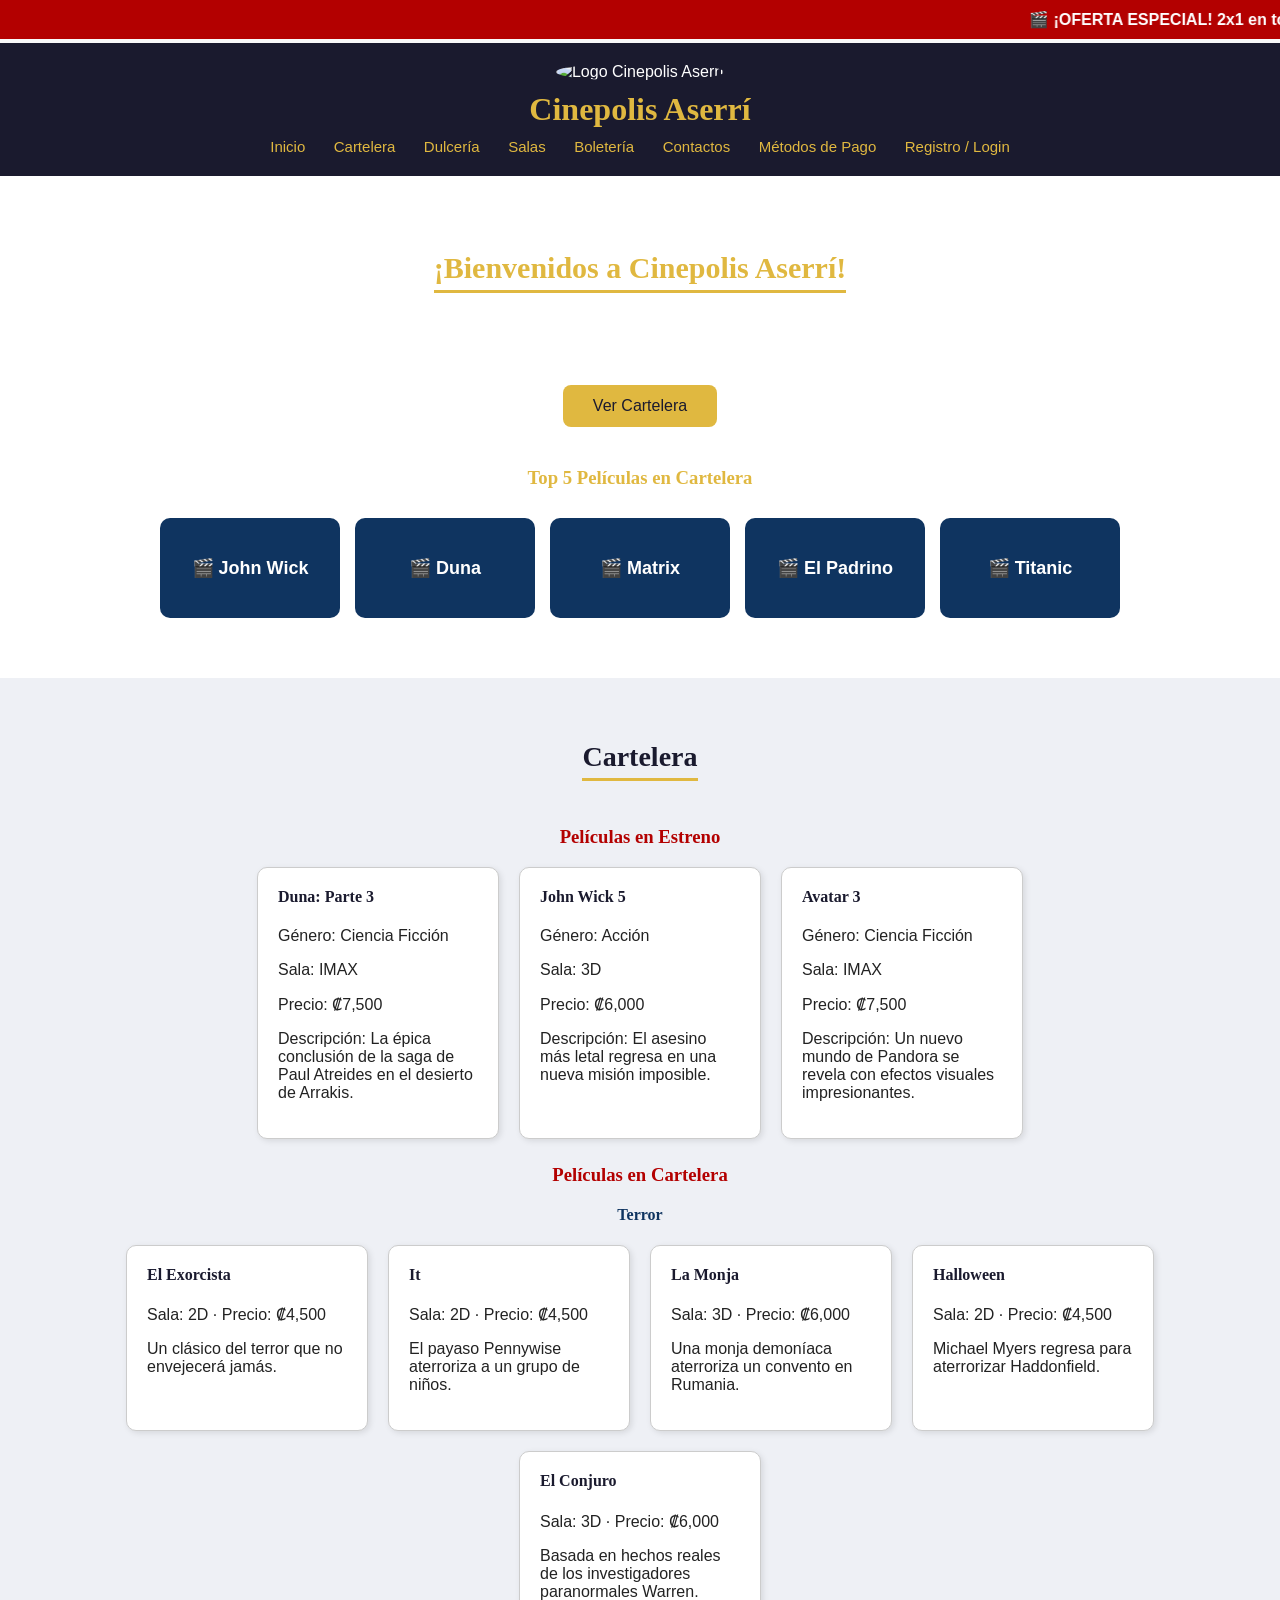
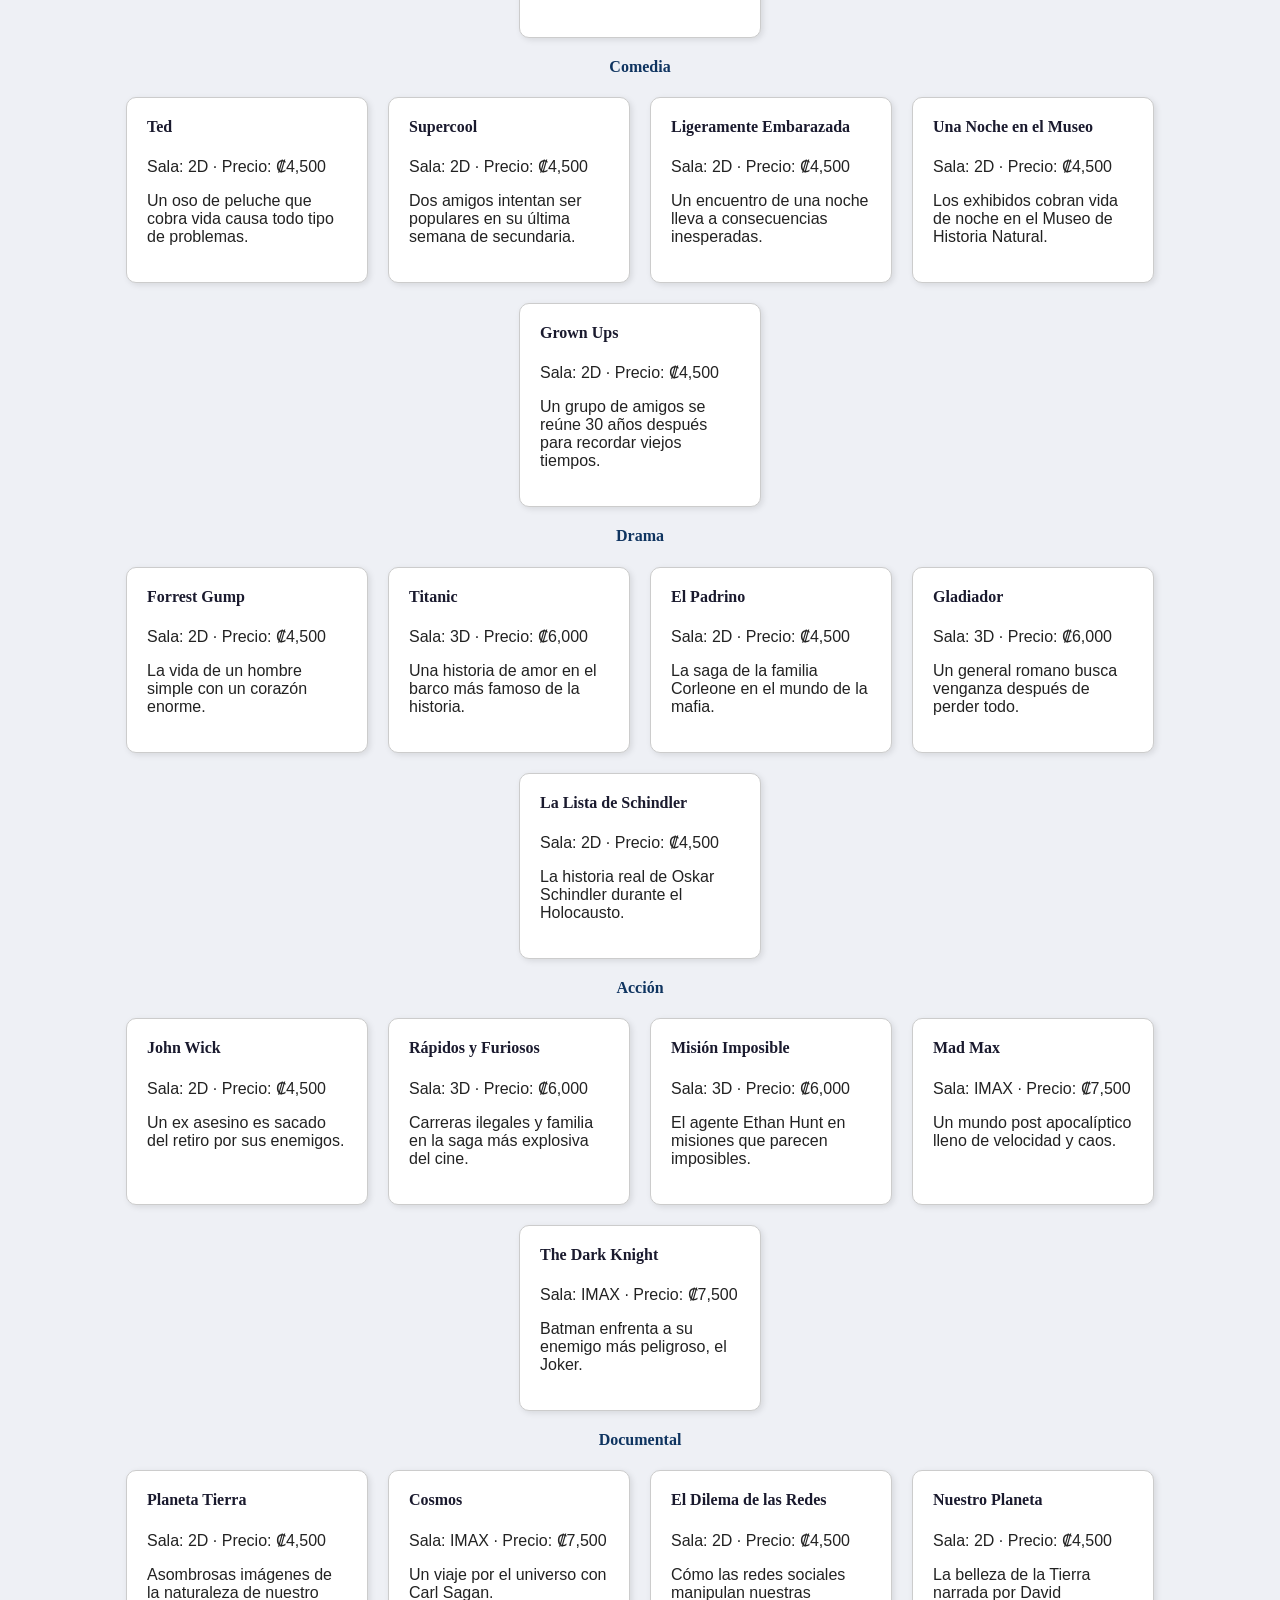
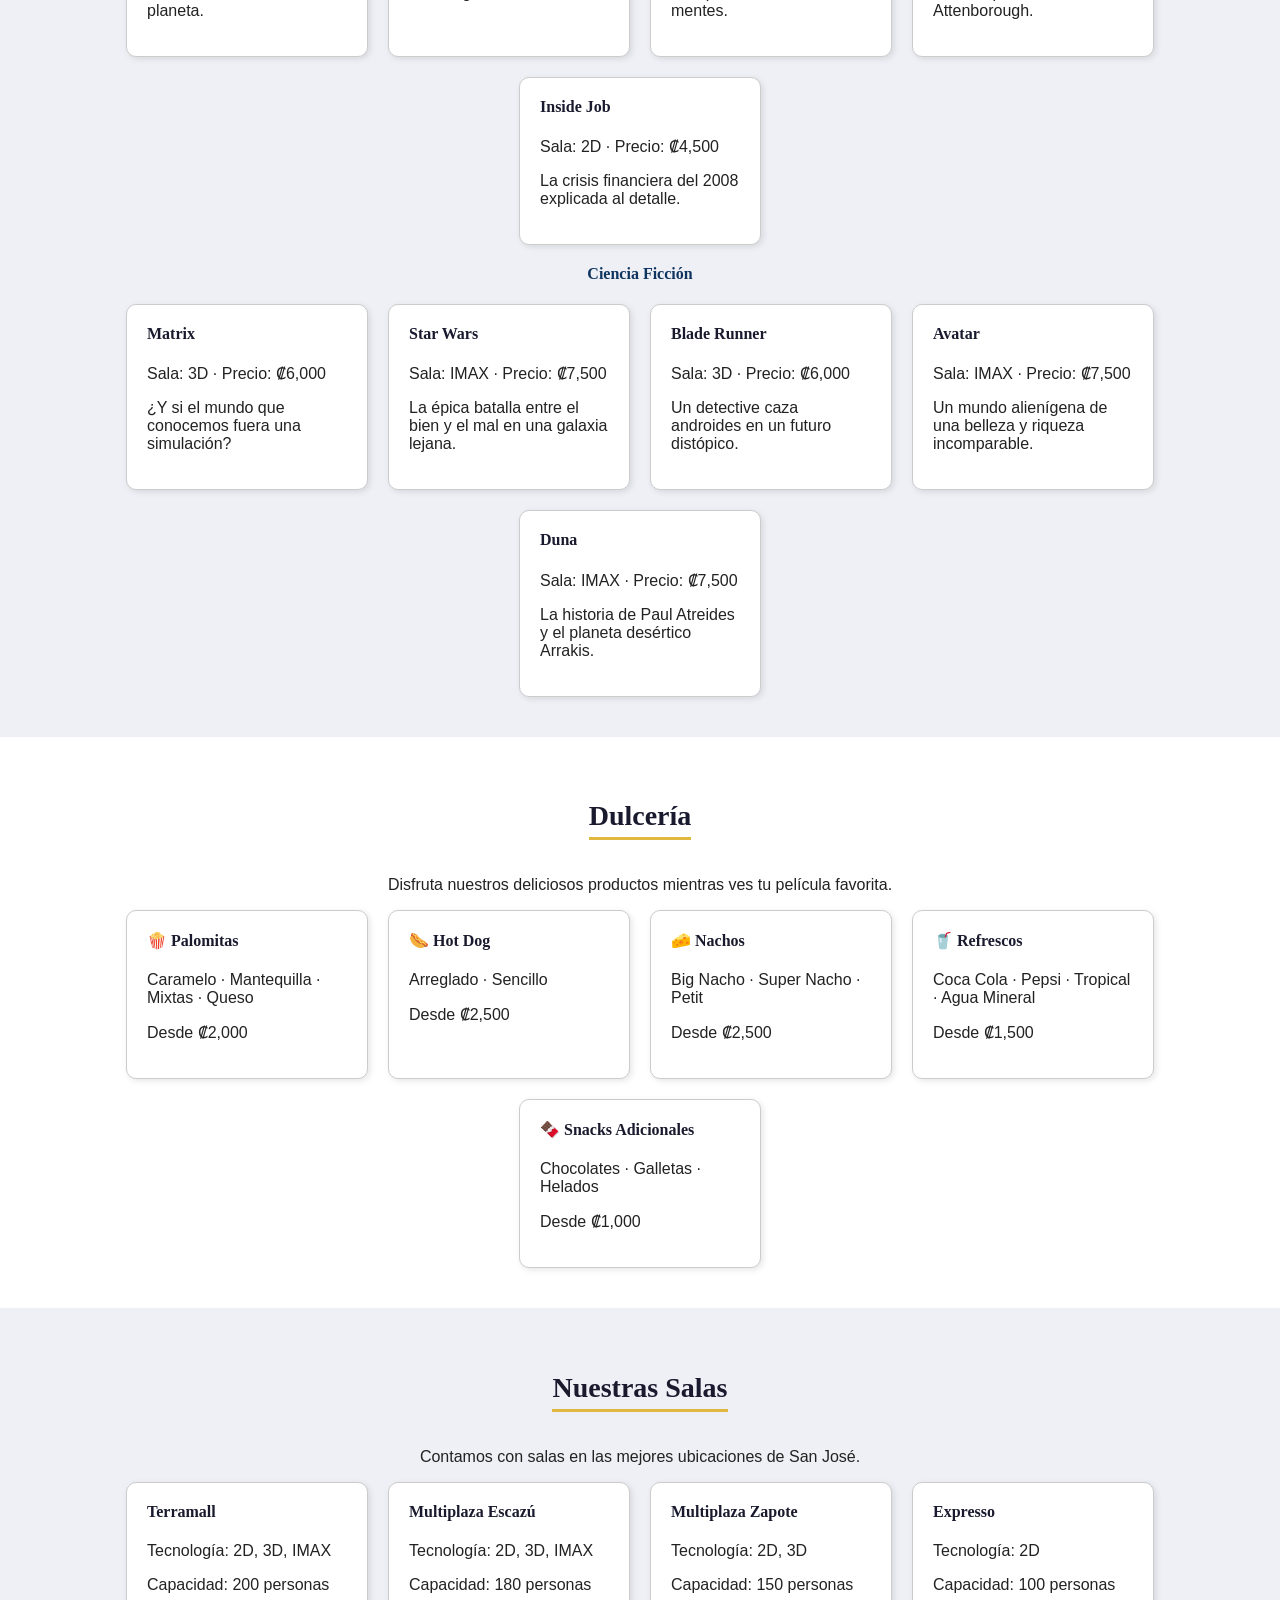
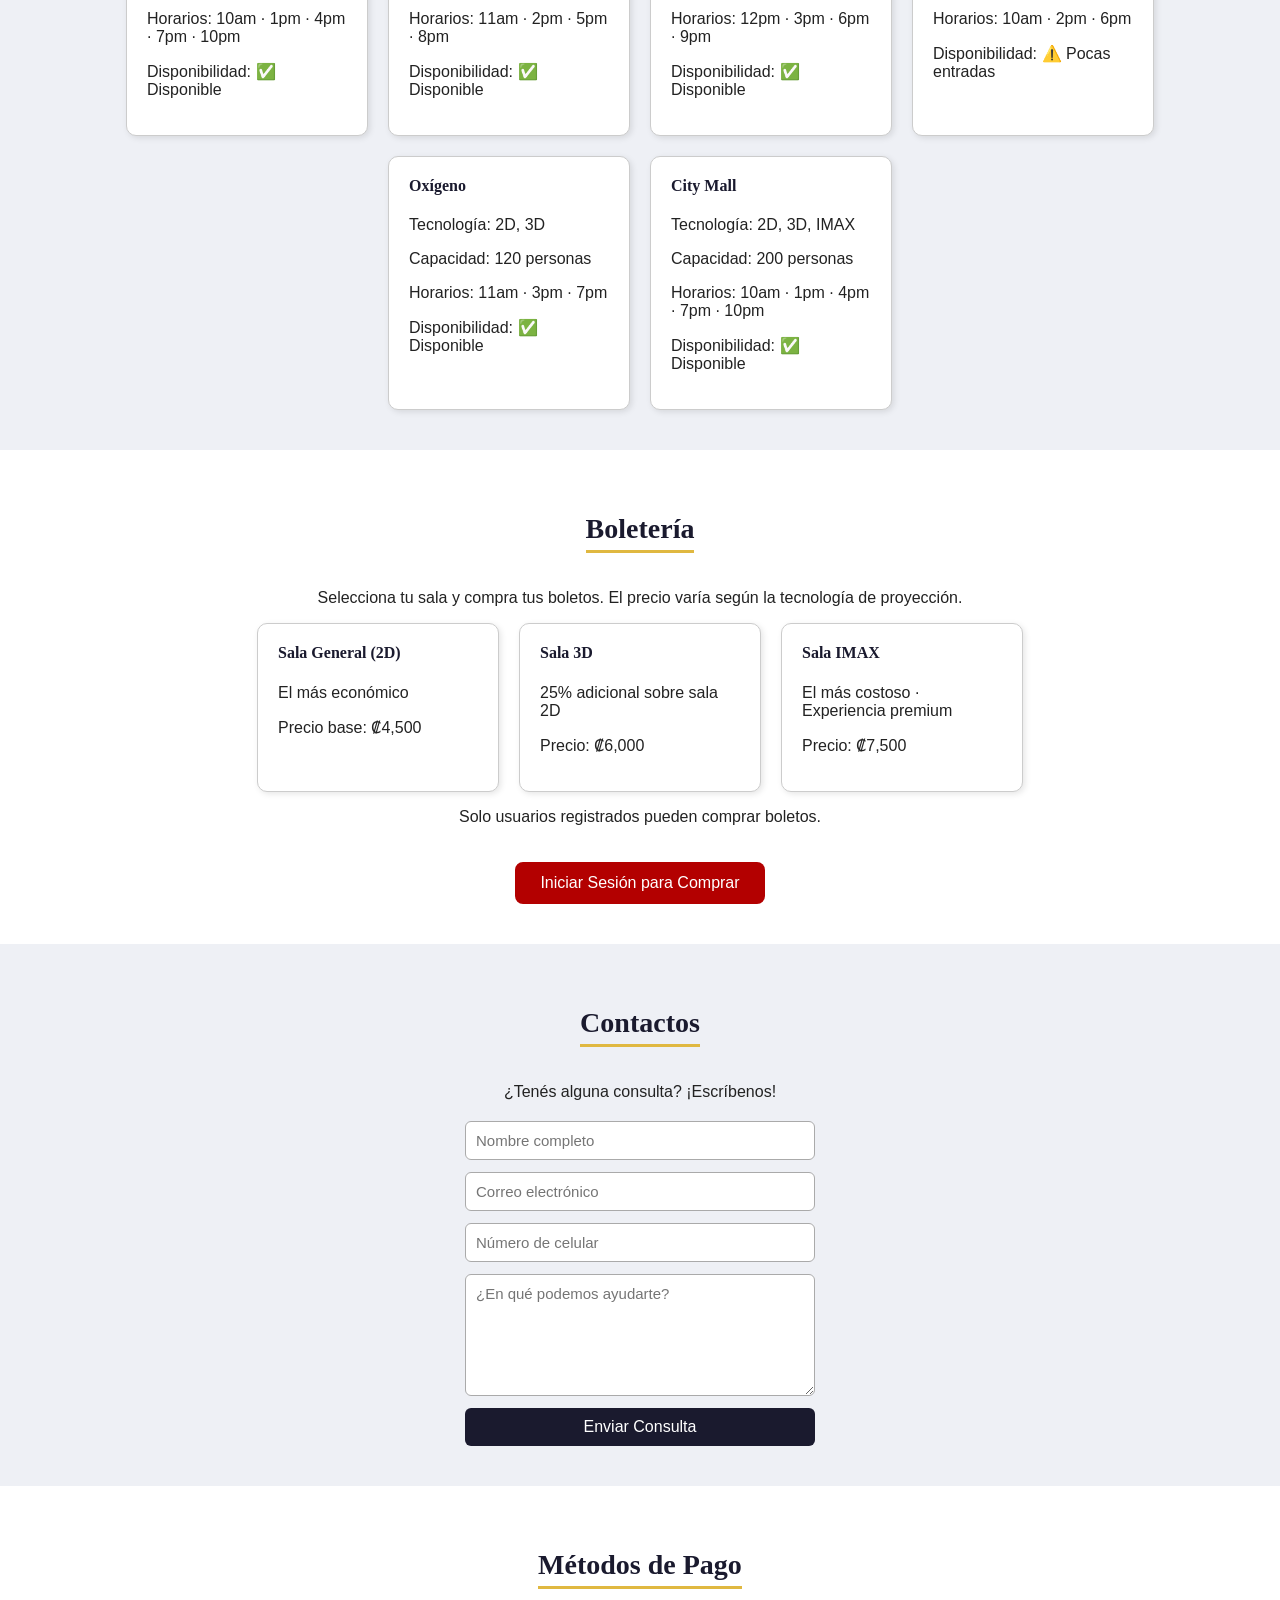
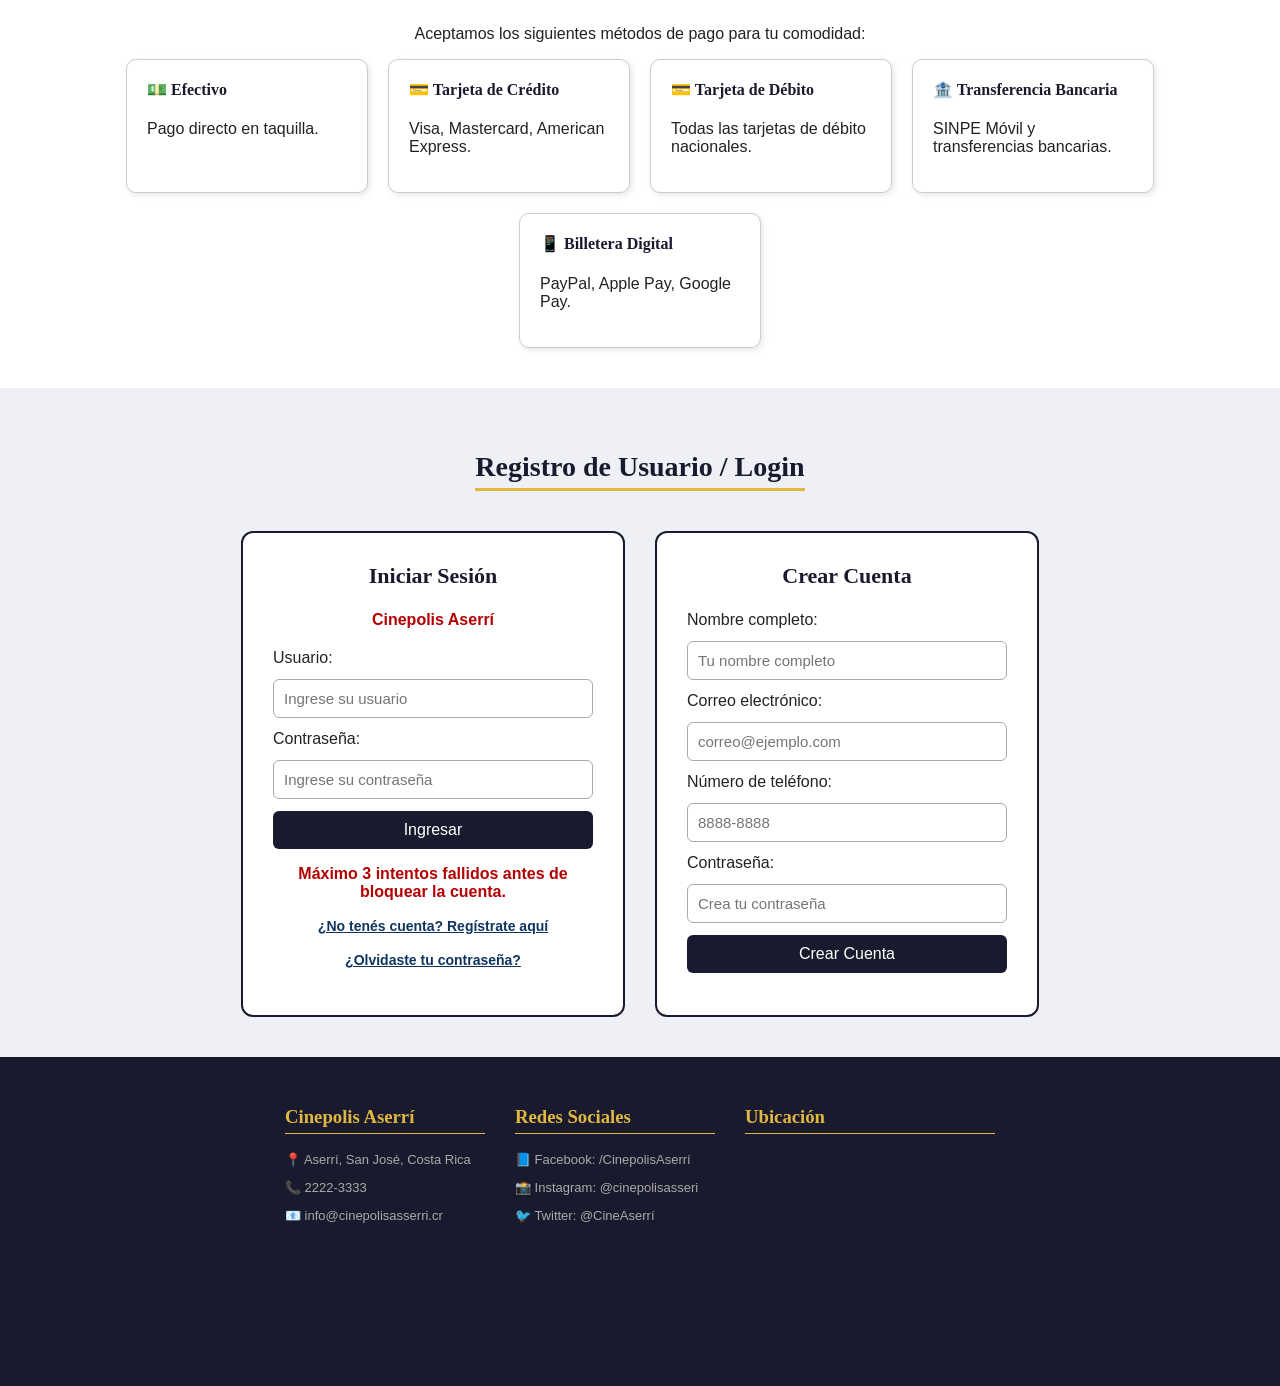
==== index.html @ afaaa5ea "Add files via upload" ====
<!DOCTYPE html>
<html lang="es">

<head>
   <meta charset="UTF-8">
   <meta name="viewport" content="width=device-width, initial-scale=1.0">
   <title>Cinepolis Aserrí</title>
   <link rel="stylesheet" href="style.css">
</head>

<body>

   <!-- MARQUESINA -->
   <marquee behavior="scroll" direction="left" scrollamount="8">
      🎬 ¡OFERTA ESPECIAL! 2x1 en todas las funciones esta semana · Película en estreno: DUNA PARTE 3 · ¡No te la pierdas! 🍿
   </marquee>

   <!-- HEADER / NAV -->
   <header>
      <img src="logo.png" alt="Logo Cinepolis Aserrí" class="logo">
      <h1>Cinepolis Aserrí</h1>
      <nav>
         <a href="#inicio">Inicio</a>
         <a href="#cartelera">Cartelera</a>
         <a href="#dulceria">Dulcería</a>
         <a href="#salas">Salas</a>
         <a href="#boleteria">Boletería</a>
         <a href="#contactos">Contactos</a>
         <a href="#mdp">Métodos de Pago</a>
         <a href="#login">Registro / Login</a>
      </nav>
   </header>

   <main>

      <!-- INICIO / HERO -->
      <section id="inicio" class="hero">
         <h2>¡Bienvenidos a Cinepolis Aserrí!</h2>
         <p>Vive la mejor experiencia cinematográfica con las películas más emocionantes del momento.</p>
         <button onclick="location.href='#cartelera'">Ver Cartelera</button>

         <!-- CARRUSEL TOP 5 -->
         <h3>Top 5 Películas en Cartelera</h3>
         <div class="carrusel">
            <div class="carrusel-item">
               <p>🎬 John Wick</p>
            </div>
            <div class="carrusel-item">
               <p>🎬 Duna</p>
            </div>
            <div class="carrusel-item">
               <p>🎬 Matrix</p>
            </div>
            <div class="carrusel-item">
               <p>🎬 El Padrino</p>
            </div>
            <div class="carrusel-item">
               <p>🎬 Titanic</p>
            </div>
         </div>
      </section>

      <!-- CARTELERA -->
      <section id="cartelera">
         <h2>Cartelera</h2>

         <h3>Películas en Estreno</h3>
         <div class="cards">
            <div class="card">
               <h4>Duna: Parte 3</h4>
               <p>Género: Ciencia Ficción</p>
               <p>Sala: IMAX</p>
               <p>Precio: ₡7,500</p>
               <p>Descripción: La épica conclusión de la saga de Paul Atreides en el desierto de Arrakis.</p>
            </div>
            <div class="card">
               <h4>John Wick 5</h4>
               <p>Género: Acción</p>
               <p>Sala: 3D</p>
               <p>Precio: ₡6,000</p>
               <p>Descripción: El asesino más letal regresa en una nueva misión imposible.</p>
            </div>
            <div class="card">
               <h4>Avatar 3</h4>
               <p>Género: Ciencia Ficción</p>
               <p>Sala: IMAX</p>
               <p>Precio: ₡7,500</p>
               <p>Descripción: Un nuevo mundo de Pandora se revela con efectos visuales impresionantes.</p>
            </div>
         </div>

         <h3>Películas en Cartelera</h3>

         <h4>Terror</h4>
         <div class="cards">
            <div class="card">
               <h4>El Exorcista</h4>
               <p>Sala: 2D · Precio: ₡4,500</p>
               <p>Un clásico del terror que no envejecerá jamás.</p>
            </div>
            <div class="card">
               <h4>It</h4>
               <p>Sala: 2D · Precio: ₡4,500</p>
               <p>El payaso Pennywise aterroriza a un grupo de niños.</p>
            </div>
            <div class="card">
               <h4>La Monja</h4>
               <p>Sala: 3D · Precio: ₡6,000</p>
               <p>Una monja demoníaca aterroriza un convento en Rumania.</p>
            </div>
            <div class="card">
               <h4>Halloween</h4>
               <p>Sala: 2D · Precio: ₡4,500</p>
               <p>Michael Myers regresa para aterrorizar Haddonfield.</p>
            </div>
            <div class="card">
               <h4>El Conjuro</h4>
               <p>Sala: 3D · Precio: ₡6,000</p>
               <p>Basada en hechos reales de los investigadores paranormales Warren.</p>
            </div>
         </div>

         <h4>Comedia</h4>
         <div class="cards">
            <div class="card">
               <h4>Ted</h4>
               <p>Sala: 2D · Precio: ₡4,500</p>
               <p>Un oso de peluche que cobra vida causa todo tipo de problemas.</p>
            </div>
            <div class="card">
               <h4>Supercool</h4>
               <p>Sala: 2D · Precio: ₡4,500</p>
               <p>Dos amigos intentan ser populares en su última semana de secundaria.</p>
            </div>
            <div class="card">
               <h4>Ligeramente Embarazada</h4>
               <p>Sala: 2D · Precio: ₡4,500</p>
               <p>Un encuentro de una noche lleva a consecuencias inesperadas.</p>
            </div>
            <div class="card">
               <h4>Una Noche en el Museo</h4>
               <p>Sala: 2D · Precio: ₡4,500</p>
               <p>Los exhibidos cobran vida de noche en el Museo de Historia Natural.</p>
            </div>
            <div class="card">
               <h4>Grown Ups</h4>
               <p>Sala: 2D · Precio: ₡4,500</p>
               <p>Un grupo de amigos se reúne 30 años después para recordar viejos tiempos.</p>
            </div>
         </div>

         <h4>Drama</h4>
         <div class="cards">
            <div class="card">
               <h4>Forrest Gump</h4>
               <p>Sala: 2D · Precio: ₡4,500</p>
               <p>La vida de un hombre simple con un corazón enorme.</p>
            </div>
            <div class="card">
               <h4>Titanic</h4>
               <p>Sala: 3D · Precio: ₡6,000</p>
               <p>Una historia de amor en el barco más famoso de la historia.</p>
            </div>
            <div class="card">
               <h4>El Padrino</h4>
               <p>Sala: 2D · Precio: ₡4,500</p>
               <p>La saga de la familia Corleone en el mundo de la mafia.</p>
            </div>
            <div class="card">
               <h4>Gladiador</h4>
               <p>Sala: 3D · Precio: ₡6,000</p>
               <p>Un general romano busca venganza después de perder todo.</p>
            </div>
            <div class="card">
               <h4>La Lista de Schindler</h4>
               <p>Sala: 2D · Precio: ₡4,500</p>
               <p>La historia real de Oskar Schindler durante el Holocausto.</p>
            </div>
         </div>

         <h4>Acción</h4>
         <div class="cards">
            <div class="card">
               <h4>John Wick</h4>
               <p>Sala: 2D · Precio: ₡4,500</p>
               <p>Un ex asesino es sacado del retiro por sus enemigos.</p>
            </div>
            <div class="card">
               <h4>Rápidos y Furiosos</h4>
               <p>Sala: 3D · Precio: ₡6,000</p>
               <p>Carreras ilegales y familia en la saga más explosiva del cine.</p>
            </div>
            <div class="card">
               <h4>Misión Imposible</h4>
               <p>Sala: 3D · Precio: ₡6,000</p>
               <p>El agente Ethan Hunt en misiones que parecen imposibles.</p>
            </div>
            <div class="card">
               <h4>Mad Max</h4>
               <p>Sala: IMAX · Precio: ₡7,500</p>
               <p>Un mundo post apocalíptico lleno de velocidad y caos.</p>
            </div>
            <div class="card">
               <h4>The Dark Knight</h4>
               <p>Sala: IMAX · Precio: ₡7,500</p>
               <p>Batman enfrenta a su enemigo más peligroso, el Joker.</p>
            </div>
         </div>

         <h4>Documental</h4>
         <div class="cards">
            <div class="card">
               <h4>Planeta Tierra</h4>
               <p>Sala: 2D · Precio: ₡4,500</p>
               <p>Asombrosas imágenes de la naturaleza de nuestro planeta.</p>
            </div>
            <div class="card">
               <h4>Cosmos</h4>
               <p>Sala: IMAX · Precio: ₡7,500</p>
               <p>Un viaje por el universo con Carl Sagan.</p>
            </div>
            <div class="card">
               <h4>El Dilema de las Redes</h4>
               <p>Sala: 2D · Precio: ₡4,500</p>
               <p>Cómo las redes sociales manipulan nuestras mentes.</p>
            </div>
            <div class="card">
               <h4>Nuestro Planeta</h4>
               <p>Sala: 2D · Precio: ₡4,500</p>
               <p>La belleza de la Tierra narrada por David Attenborough.</p>
            </div>
            <div class="card">
               <h4>Inside Job</h4>
               <p>Sala: 2D · Precio: ₡4,500</p>
               <p>La crisis financiera del 2008 explicada al detalle.</p>
            </div>
         </div>

         <h4>Ciencia Ficción</h4>
         <div class="cards">
            <div class="card">
               <h4>Matrix</h4>
               <p>Sala: 3D · Precio: ₡6,000</p>
               <p>¿Y si el mundo que conocemos fuera una simulación?</p>
            </div>
            <div class="card">
               <h4>Star Wars</h4>
               <p>Sala: IMAX · Precio: ₡7,500</p>
               <p>La épica batalla entre el bien y el mal en una galaxia lejana.</p>
            </div>
            <div class="card">
               <h4>Blade Runner</h4>
               <p>Sala: 3D · Precio: ₡6,000</p>
               <p>Un detective caza androides en un futuro distópico.</p>
            </div>
            <div class="card">
               <h4>Avatar</h4>
               <p>Sala: IMAX · Precio: ₡7,500</p>
               <p>Un mundo alienígena de una belleza y riqueza incomparable.</p>
            </div>
            <div class="card">
               <h4>Duna</h4>
               <p>Sala: IMAX · Precio: ₡7,500</p>
               <p>La historia de Paul Atreides y el planeta desértico Arrakis.</p>
            </div>
         </div>
      </section>

      <section id="dulceria">
         <h2>Dulcería</h2>
         <p>Disfruta nuestros deliciosos productos mientras ves tu película favorita.</p>

         <div class="cards">
            <div class="card">
               <h4>🍿 Palomitas</h4>
               <p>Caramelo · Mantequilla · Mixtas · Queso</p>
               <p>Desde ₡2,000</p>
            </div>
            <div class="card">
               <h4>🌭 Hot Dog</h4>
               <p>Arreglado · Sencillo</p>
               <p>Desde ₡2,500</p>
            </div>
            <div class="card">
               <h4>🧀 Nachos</h4>
               <p>Big Nacho · Super Nacho · Petit</p>
               <p>Desde ₡2,500</p>
            </div>
            <div class="card">
               <h4>🥤 Refrescos</h4>
               <p>Coca Cola · Pepsi · Tropical · Agua Mineral</p>
               <p>Desde ₡1,500</p>
            </div>
            <div class="card">
               <h4>🍫 Snacks Adicionales</h4>
               <p>Chocolates · Galletas · Helados</p>
               <p>Desde ₡1,000</p>
            </div>
         </div>
      </section>

      <section id="salas">
         <h2>Nuestras Salas</h2>
         <p>Contamos con salas en las mejores ubicaciones de San José.</p>

         <div class="cards">
            <div class="card">
               <h4>Terramall</h4>
               <p>Tecnología: 2D, 3D, IMAX</p>
               <p>Capacidad: 200 personas</p>
               <p>Horarios: 10am · 1pm · 4pm · 7pm · 10pm</p>
               <p>Disponibilidad: ✅ Disponible</p>
            </div>
            <div class="card">
               <h4>Multiplaza Escazú</h4>
               <p>Tecnología: 2D, 3D, IMAX</p>
               <p>Capacidad: 180 personas</p>
               <p>Horarios: 11am · 2pm · 5pm · 8pm</p>
               <p>Disponibilidad: ✅ Disponible</p>
            </div>
            <div class="card">
               <h4>Multiplaza Zapote</h4>
               <p>Tecnología: 2D, 3D</p>
               <p>Capacidad: 150 personas</p>
               <p>Horarios: 12pm · 3pm · 6pm · 9pm</p>
               <p>Disponibilidad: ✅ Disponible</p>
            </div>
            <div class="card">
               <h4>Expresso</h4>
               <p>Tecnología: 2D</p>
               <p>Capacidad: 100 personas</p>
               <p>Horarios: 10am · 2pm · 6pm</p>
               <p>Disponibilidad: ⚠️ Pocas entradas</p>
            </div>
            <div class="card">
               <h4>Oxígeno</h4>
               <p>Tecnología: 2D, 3D</p>
               <p>Capacidad: 120 personas</p>
               <p>Horarios: 11am · 3pm · 7pm</p>
               <p>Disponibilidad: ✅ Disponible</p>
            </div>
            <div class="card">
               <h4>City Mall</h4>
               <p>Tecnología: 2D, 3D, IMAX</p>
               <p>Capacidad: 200 personas</p>
               <p>Horarios: 10am · 1pm · 4pm · 7pm · 10pm</p>
               <p>Disponibilidad: ✅ Disponible</p>
            </div>
         </div>
      </section>

      <section id="boleteria">
         <h2>Boletería</h2>
         <p>Selecciona tu sala y compra tus boletos. El precio varía según la tecnología de proyección.</p>

         <div class="cards">
            <div class="card">
               <h4>Sala General (2D)</h4>
               <p>El más económico</p>
               <p>Precio base: ₡4,500</p>
            </div>
            <div class="card">
               <h4>Sala 3D</h4>
               <p>25% adicional sobre sala 2D</p>
               <p>Precio: ₡6,000</p>
            </div>
            <div class="card">
               <h4>Sala IMAX</h4>
               <p>El más costoso · Experiencia premium</p>
               <p>Precio: ₡7,500</p>
            </div>
         </div>

         <p>Solo usuarios registrados pueden comprar boletos.</p>
         <button onclick="location.href='#login'">Iniciar Sesión para Comprar</button>
      </section>

      <!-- CONTACTOS -->
      <section id="contactos">
         <h2>Contactos</h2>
         <p>¿Tenés alguna consulta? ¡Escríbenos!</p>

         <form>
            <input type="text" placeholder="Nombre completo" required>
            <input type="email" placeholder="Correo electrónico" required>
            <input type="tel" placeholder="Número de celular">
            <textarea placeholder="¿En qué podemos ayudarte?"></textarea>
            <button type="submit">Enviar Consulta</button>
         </form>
      </section>

      <section id="mdp">
         <h2>Métodos de Pago</h2>
         <p>Aceptamos los siguientes métodos de pago para tu comodidad:</p>

         <div class="cards">
            <div class="card">
               <h4>💵 Efectivo</h4>
               <p>Pago directo en taquilla.</p>
            </div>
            <div class="card">
               <h4>💳 Tarjeta de Crédito</h4>
               <p>Visa, Mastercard, American Express.</p>
            </div>
            <div class="card">
               <h4>💳 Tarjeta de Débito</h4>
               <p>Todas las tarjetas de débito nacionales.</p>
            </div>
            <div class="card">
               <h4>🏦 Transferencia Bancaria</h4>
               <p>SINPE Móvil y transferencias bancarias.</p>
            </div>
            <div class="card">
               <h4>📱 Billetera Digital</h4>
               <p>PayPal, Apple Pay, Google Pay.</p>
            </div>
         </div>
      </section>

      <!-- LOGIN / REGISTRO -->
      <section id="login">
         <h2>Registro de Usuario / Login</h2>

         <div class="login-contenedor">

          
            <div class="login-box">
               <h3>Iniciar Sesión</h3>
               <p>Cinepolis Aserrí</p>
               <form>
                  <label>Usuario:</label>
                  <input type="text" placeholder="Ingrese su usuario" required>
                  <label>Contraseña:</label>
                  <input type="password" placeholder="Ingrese su contraseña" required>
                  <button type="submit">Ingresar</button>
               </form>
               <p>Máximo 3 intentos fallidos antes de bloquear la cuenta.</p>
               <p><a href="#registro">¿No tenés cuenta? Regístrate aquí</a></p>
               <p><a href="#recuperar">¿Olvidaste tu contraseña?</a></p>
            </div>

            <!-- FORMULARIO REGISTRO -->
            <div class="login-box" id="registro">
               <h3>Crear Cuenta</h3>
               <form>
                  <label>Nombre completo:</label>
                  <input type="text" placeholder="Tu nombre completo" required>
                  <label>Correo electrónico:</label>
                  <input type="email" placeholder="correo@ejemplo.com" required>
                  <label>Número de teléfono:</label>
                  <input type="tel" placeholder="8888-8888">
                  <label>Contraseña:</label>
                  <input type="password" placeholder="Crea tu contraseña" required>
                  <button type="submit">Crear Cuenta</button>
               </form>
            </div>

         </div>
      </section>

   </main>

   <footer>
      <div class="footer-contenido">

         <div class="footer-col">
            <h3>Cinepolis Aserrí</h3>
            <p>📍 Aserrí, San José, Costa Rica</p>
            <p>📞 2222-3333</p>
            <p>📧 info@cinepolisasserri.cr</p>
         </div>

         <div class="footer-col">
            <h3>Redes Sociales</h3>
            <p>📘 Facebook: /CinepolisAserrí</p>
            <p>📸 Instagram: @cinepolisasseri</p>
            <p>🐦 Twitter: @CineAserrí</p>
         </div>

         <div class="footer-col">
            <h3>Ubicación</h3>
            <iframe
               src="https://www.google.com/maps/embed?pb=!1m18!1m12!1m3!1d982.7126404531645!2d-84.09303051023882!3d9.862902170658433!2m3!1f0!2f0!3f0!3m2!1i1024!2i768!4f13.1!3m3!1m2!1s0x8fa0fd568409dbc9%3A0x274a381c4aa61b9b!2zQXNlcnLDrSwgU2FuIEpvc8OpLCBBc2VycsOt!5e0!3m2!1ses-419!2scr!4v1777245630302!5m2!1ses-419!2scr"
               width="250" height="180" style="border:0;" allowfullscreen="" loading="lazy"
            </iframe>
         </div>

      </div>

      <hr>
      <p>© 2026 Cinepolis Aserrí · Todos los derechos reservados</p>
   </footer>

</body>

</html>
---- style.css ----
body {
   font-family: Arial, sans-serif;
   margin: 0;
   padding: 0;
   background-color: #f9f9f9;
   color: #222;
}

h1, h2, h3, h4 {
   font-family: 'Times New Roman', Times, serif;
}

p, a, label, input, textarea, button {
   font-family: Arial, sans-serif;
}

marquee {
   background-color: #b30000;
   color: white;
   padding: 10px 0;
   font-size: 16px;
   font-weight: bold;
}

header {
   background-color: #1a1a2e;
   color: white;
   padding: 20px;
   text-align: center;
}

header .logo {
   width: 80px;
   height: 80px;
   border-radius: 50%;
}

header h1 {
   margin: 10px 0;
   font-size: 32px;
   color: #e0b840;
}

nav {
   margin-top: 10px;
}

nav a {
   color: #e0b840;
   margin: 0 12px;
   text-decoration: none;
   font-size: 15px;
}

nav a:hover {
   text-decoration: underline;
   color: white;
}

.hero {
   background-color: #16213e;
   color: white;
   text-align: center;
   padding: 50px 20px;
}

.hero h2 {
   font-size: 30px;
   color: #e0b840;
}

.hero p {
   font-size: 18px;
}

.hero button {
   background-color: #e0b840;
   color: #1a1a2e;
   padding: 12px 30px;
   border: none;
   border-radius: 8px;
   font-size: 16px;
   cursor: pointer;
   margin-top: 15px;
}

.hero button:hover {
   background-color: #c9a430;
}

/* ===== CARRUSEL ===== */
.hero h3 {
   margin-top: 40px;
   color: #e0b840;
}

.carrusel {
   display: flex;
   overflow-x: auto;
   gap: 15px;
   padding: 10px 20px;
   justify-content: center;
}

.carrusel-item {
   background-color: #0f3460;
   color: white;
   min-width: 180px;
   height: 100px;
   border-radius: 10px;
   display: flex;
   align-items: center;
   justify-content: center;
   font-size: 18px;
   font-weight: bold;
   flex-shrink: 0;
}

/* ===== SECCIONES ===== */
section {
   padding: 40px 30px;
   text-align: center;
}

section:nth-child(even) {
   background-color: #eef0f5;
}

section:nth-child(odd) {
   background-color: #ffffff;
}

section h2 {
   font-size: 28px;
   color: #1a1a2e;
   border-bottom: 3px solid #e0b840;
   display: inline-block;
   padding-bottom: 5px;
   margin-bottom: 20px;
}

section h3 {
   color: #b30000;
   margin-top: 25px;
}

section h4 {
   color: #0f3460;
   margin-top: 20px;
}

.cards {
   display: flex;
   flex-wrap: wrap;
   gap: 20px;
   justify-content: center;
   margin-top: 15px;
}

.card {
   background-color: white;
   border: 1px solid #ccc;
   border-radius: 10px;
   padding: 20px;
   width: 200px;
   text-align: left;
   box-shadow: 2px 2px 6px rgba(0, 0, 0, 0.1);
}

.card h4 {
   color: #1a1a2e;
   margin-top: 0;
}

#boleteria button {
   background-color: #b30000;
   color: white;
   padding: 12px 25px;
   border: none;
   border-radius: 8px;
   font-size: 16px;
   cursor: pointer;
   margin-top: 20px;
}

#boleteria button:hover {
   background-color: #8c0000;
}

form {
   display: flex;
   flex-direction: column;
   gap: 12px;
   max-width: 350px;
   margin: 20px auto 0 auto;
}

form input,
form textarea {
   padding: 10px;
   border: 1px solid #aaa;
   border-radius: 6px;
   font-size: 15px;
}

form textarea {
   height: 100px;
   resize: vertical;
}

form button {
   background-color: #1a1a2e;
   color: white;
   padding: 10px;
   border: none;
   border-radius: 6px;
   font-size: 16px;
   cursor: pointer;
}

form button:hover {
   background-color: #0f3460;
}

.login-contenedor {
   display: flex;
   gap: 30px;
   justify-content: center;
   flex-wrap: wrap;
   margin-top: 20px;
}

.login-box {
   background-color: white;
   border: 2px solid #1a1a2e;
   border-radius: 12px;
   padding: 30px;
   width: 320px;
   text-align: left;
}

.login-box h3 {
   text-align: center;
   color: #1a1a2e;
   font-size: 22px;
   margin-top: 0;
}

.login-box p {
   text-align: center;
   font-weight: bold;
   color: #b30000;
}

.login-box a {
   color: #0f3460;
   font-size: 14px;
}


footer {
   background-color: #1a1a2e;
   color: white;
   padding: 30px;
   text-align: center;
}

.footer-contenido {
   display: flex;
   gap: 30px;
   justify-content: center;
   flex-wrap: wrap;
   margin-bottom: 20px;
}

.footer-col {
   text-align: left;
   min-width: 200px;
}

.footer-col h3 {
   color: #e0b840;
   border-bottom: 1px solid #e0b840;
   padding-bottom: 5px;
}

footer hr {
   border-color: #444;
   margin: 20px 0;
}

footer p {
   font-size: 13px;
   color: #aaa;
}

footer iframe {
   border-radius: 8px;
}

@media (max-width: 768px) {
   nav a {
      display: block;
      margin: 5px 0;
   }

   .cards {
      flex-direction: column;
      align-items: center;
   }

   .card {
      width: 90%;
   }

   .login-contenedor {
      flex-direction: column;
      align-items: center;
   }

   .footer-contenido {
      flex-direction: column;
      align-items: center;
   }

   .carrusel {
      flex-direction: column;
      align-items: center;
   }
}
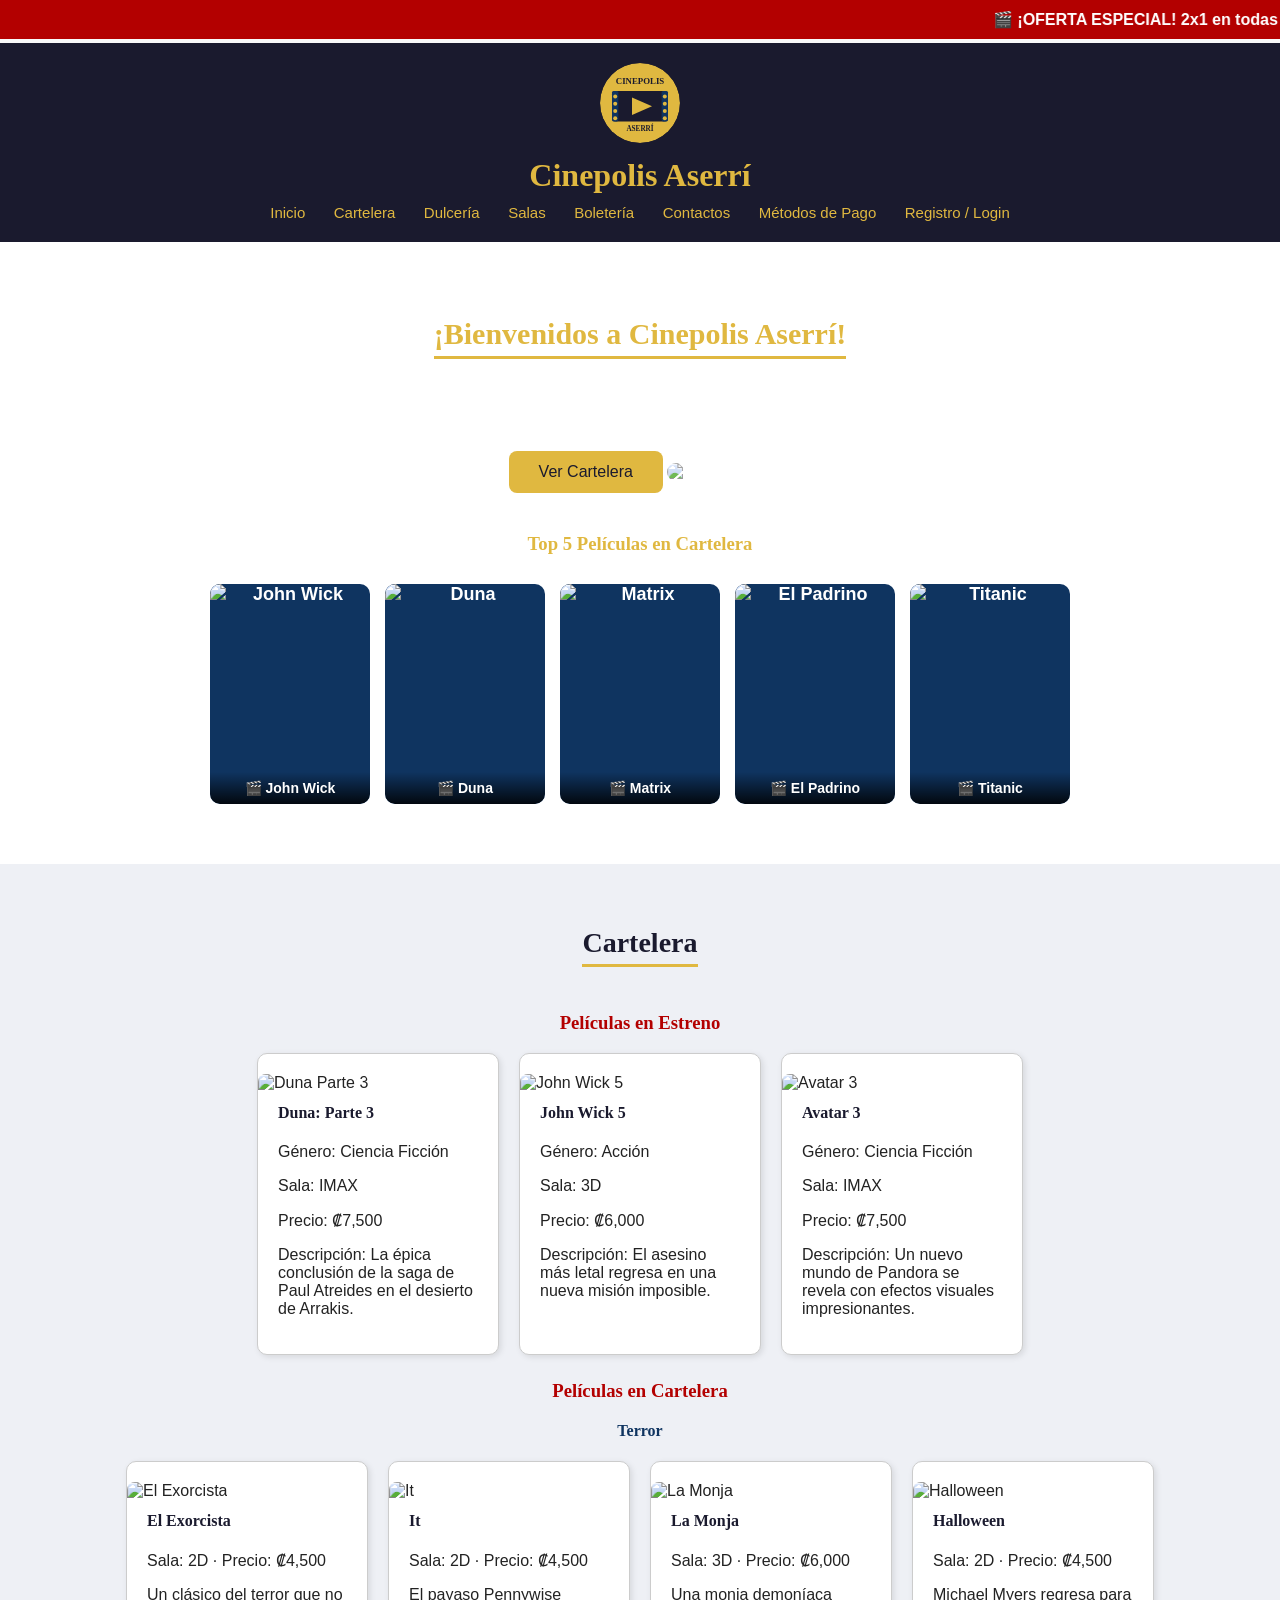
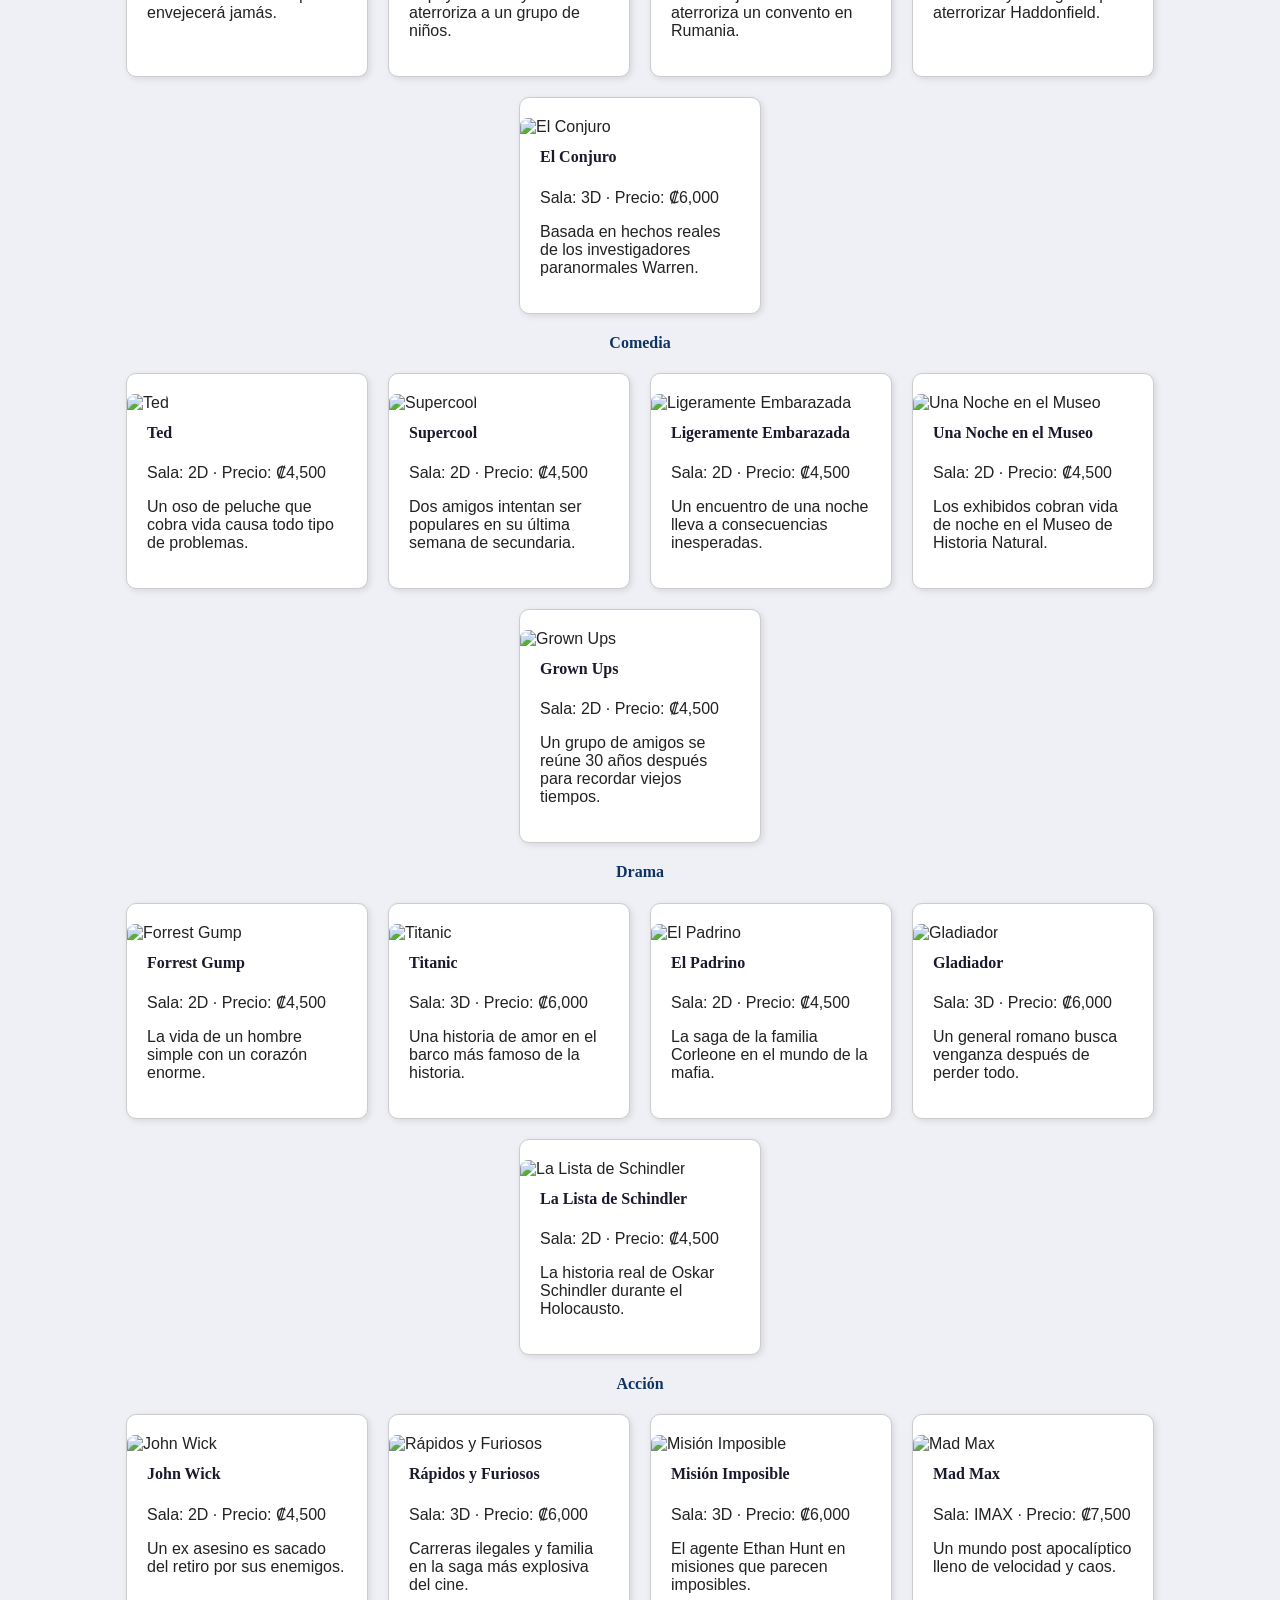
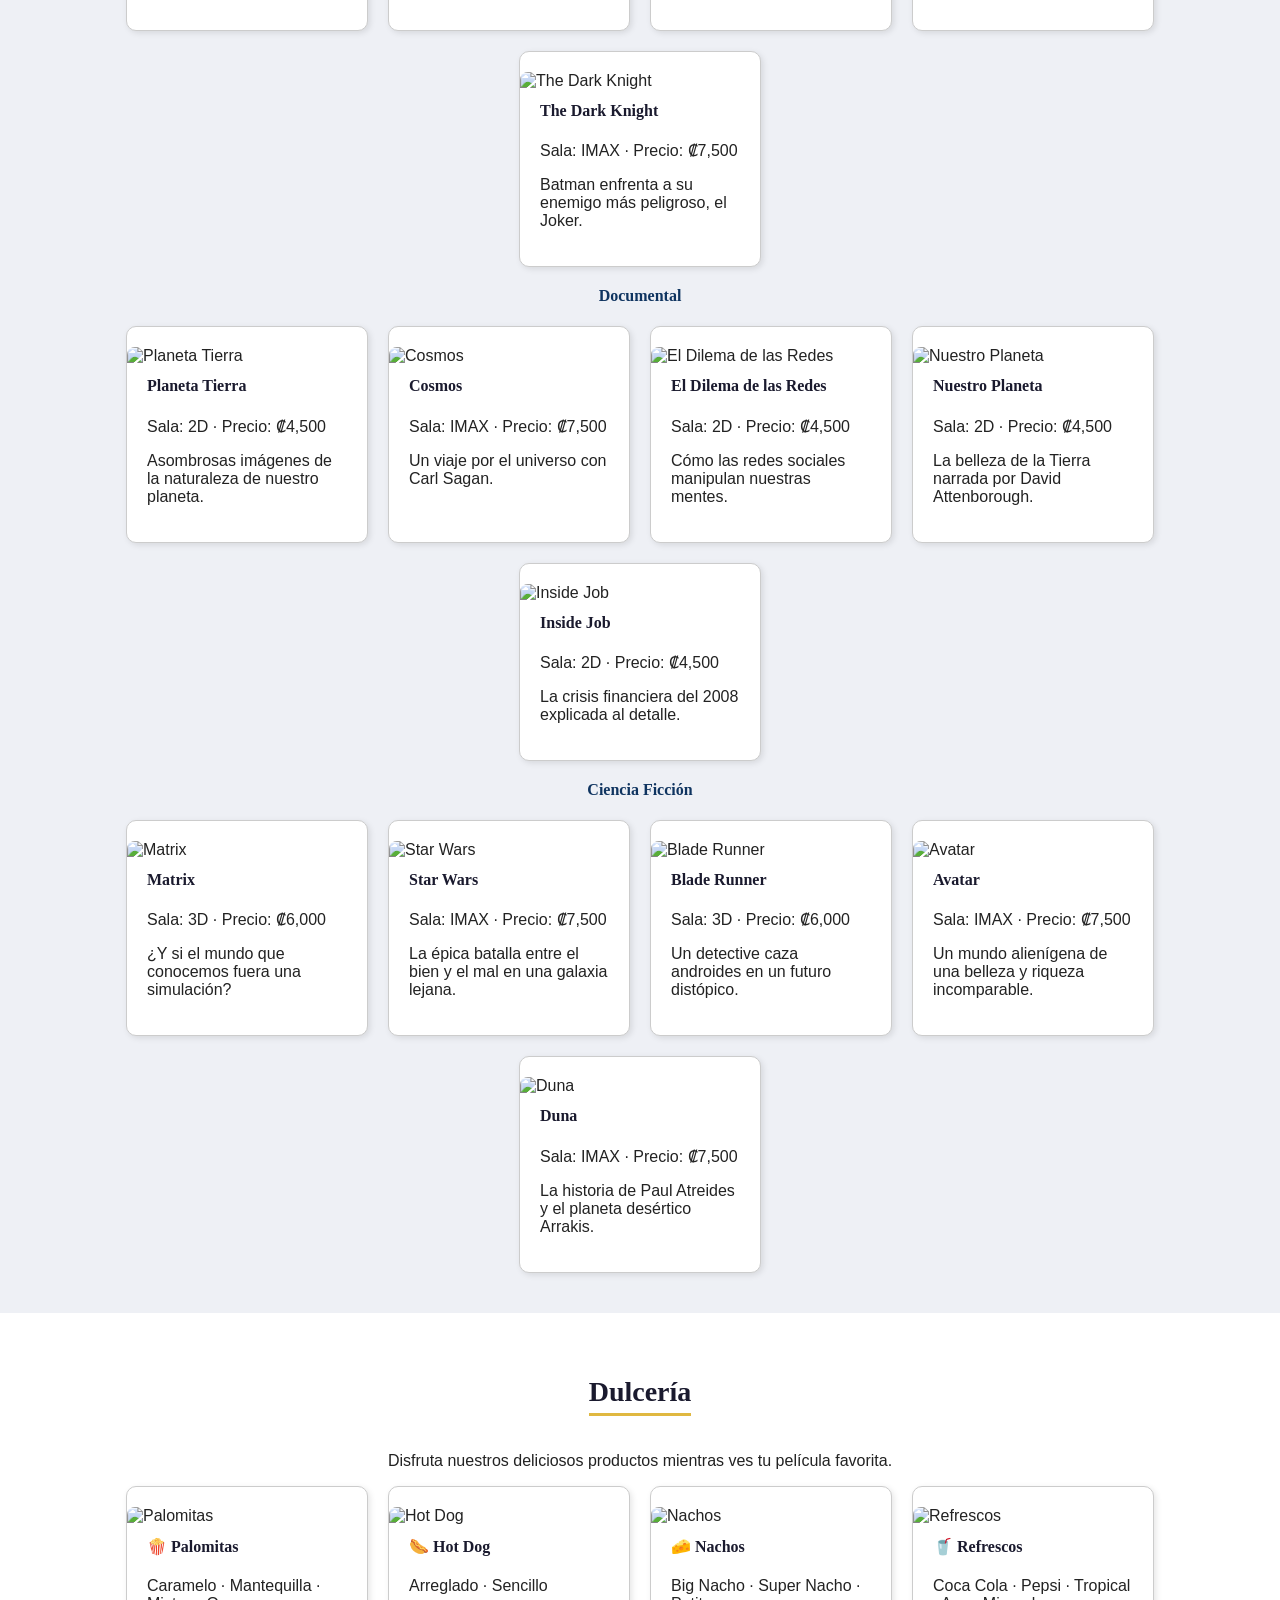
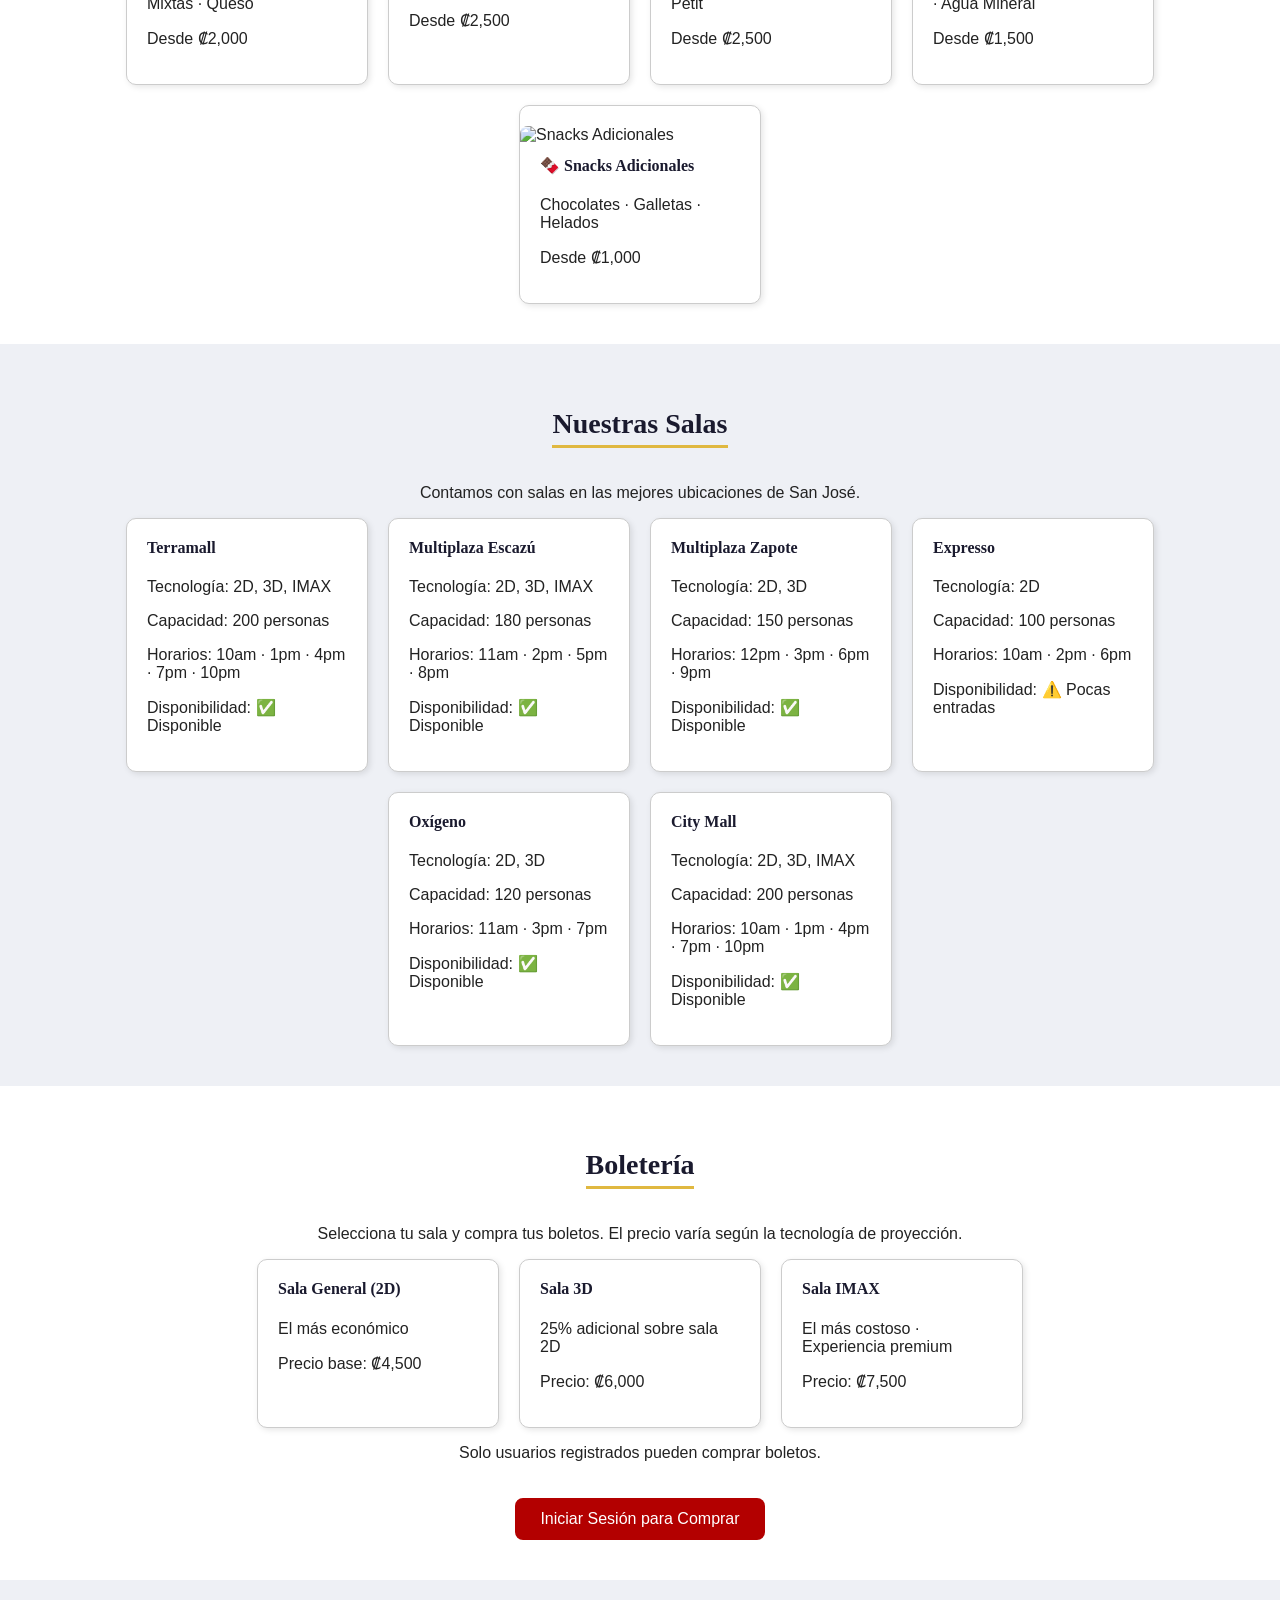
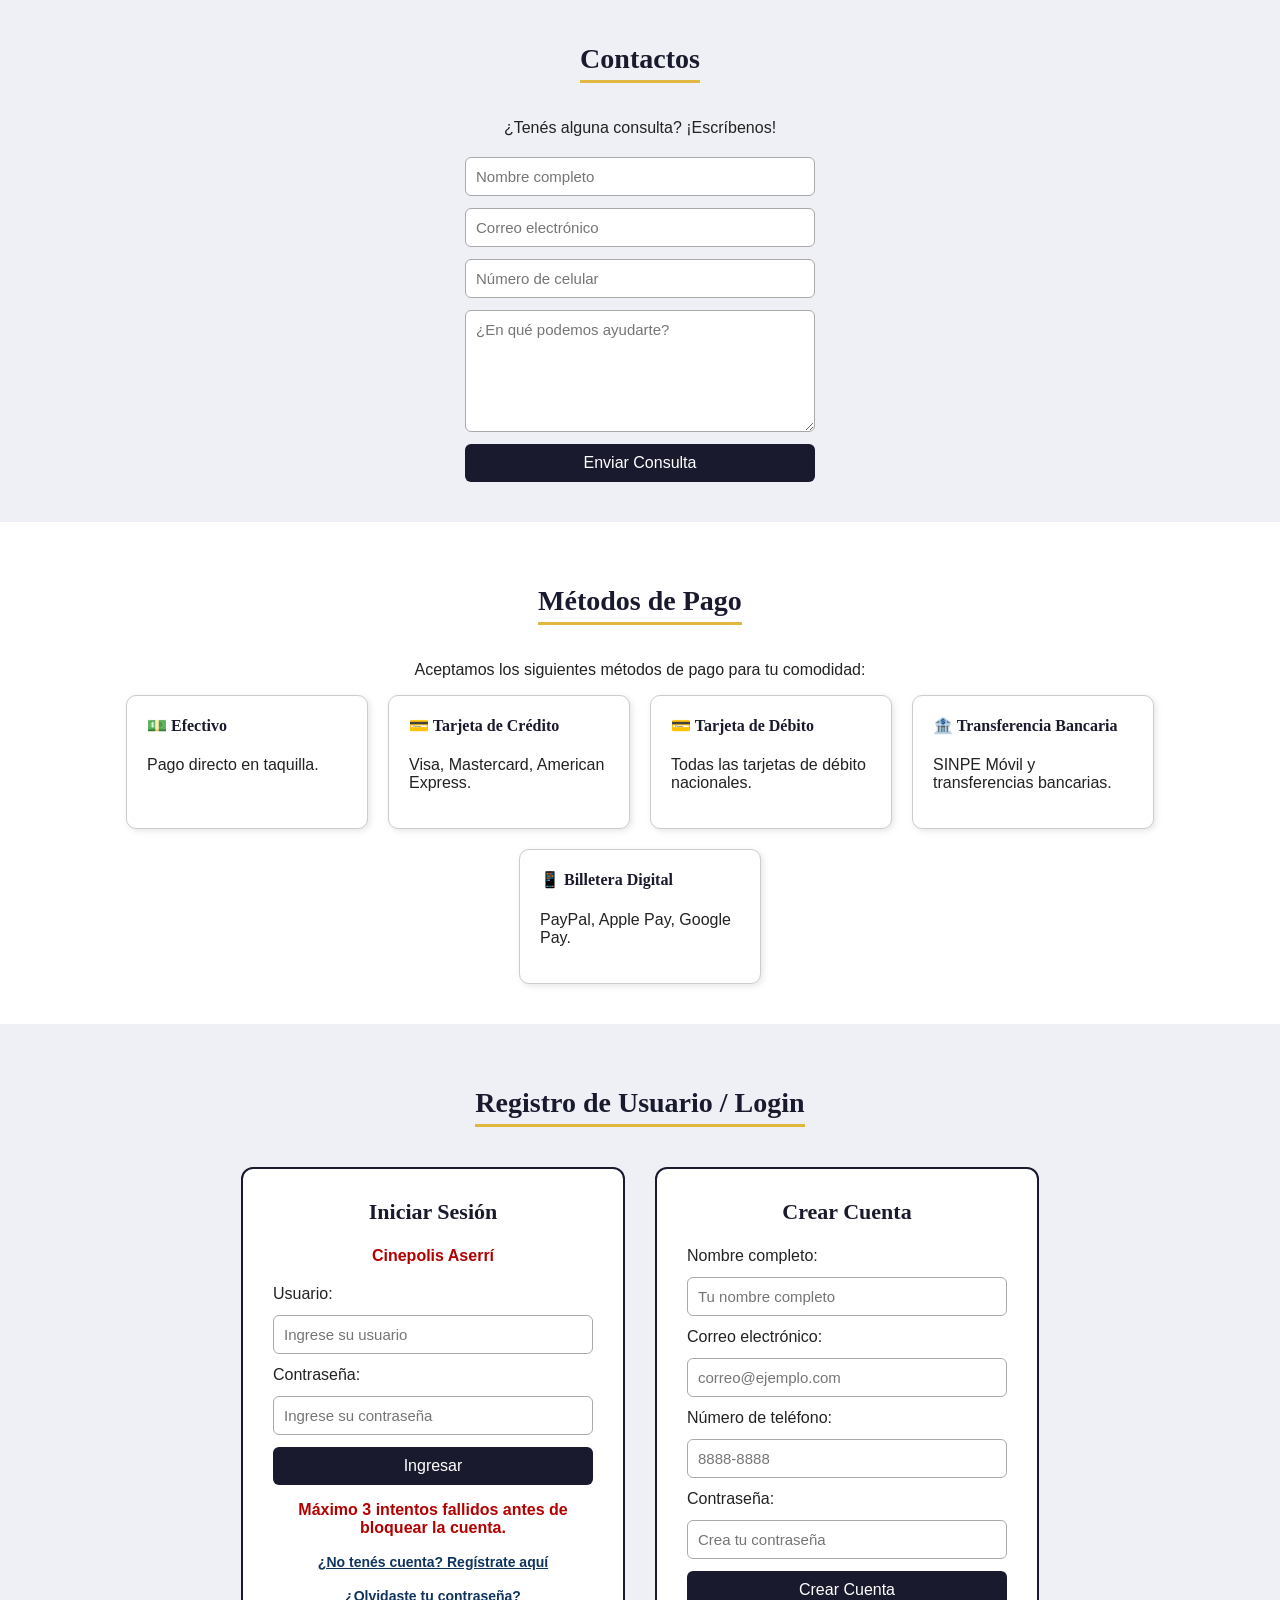
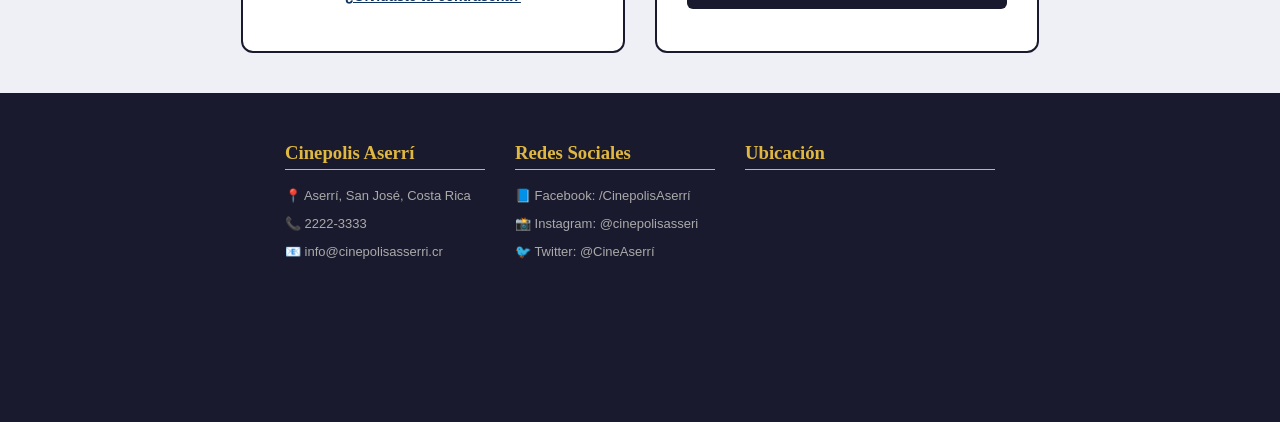
==== commit 885da769: "Add files via upload" ====
--- a/index.html
+++ b/index.html
@@ -6,6 +6,53 @@
    <meta name="viewport" content="width=device-width, initial-scale=1.0">
    <title>Cinepolis Aserrí</title>
    <link rel="stylesheet" href="style.css">
+   <style>
+      .card img {
+         width: 100%;
+         height: 220px;
+         object-fit: cover;
+         border-radius: 8px 8px 0 0;
+         margin: -20px -20px 12px -20px;
+         width: calc(100% + 40px);
+      }
+      .carrusel-item img {
+         width: 100%;
+         height: 100%;
+         object-fit: cover;
+         border-radius: 10px;
+         position: absolute;
+         top: 0; left: 0;
+      }
+      .carrusel-item {
+         position: relative;
+         overflow: hidden;
+         min-width: 160px;
+         height: 220px;
+      }
+      .carrusel-item span {
+         position: absolute;
+         bottom: 0; left: 0; right: 0;
+         background: linear-gradient(transparent, rgba(0,0,0,0.85));
+         color: white;
+         padding: 8px;
+         font-size: 14px;
+         font-weight: bold;
+         border-radius: 0 0 10px 10px;
+      }
+      .logo-svg {
+         width: 80px;
+         height: 80px;
+         border-radius: 50%;
+      }
+      .hero-banner {
+         width: 100%;
+         max-height: 320px;
+         object-fit: cover;
+         border-radius: 12px;
+         margin-top: 20px;
+         opacity: 0.85;
+      }
+   </style>
 </head>
 
 <body>
@@ -17,7 +64,27 @@
 
    <!-- HEADER / NAV -->
    <header>
-      <img src="logo.png" alt="Logo Cinepolis Aserrí" class="logo">
+      <!-- LOGO SVG inline -->
+      <svg class="logo-svg" viewBox="0 0 100 100" xmlns="http://www.w3.org/2000/svg">
+         <circle cx="50" cy="50" r="50" fill="#e0b840"/>
+         <rect x="15" y="35" width="70" height="38" rx="4" fill="#1a1a2e"/>
+         <!-- Film strip holes -->
+         <rect x="15" y="35" width="8" height="38" rx="2" fill="#0f3460"/>
+         <rect x="77" y="35" width="8" height="38" rx="2" fill="#0f3460"/>
+         <circle cx="19" cy="42" r="2.5" fill="#e0b840"/>
+         <circle cx="19" cy="51" r="2.5" fill="#e0b840"/>
+         <circle cx="19" cy="60" r="2.5" fill="#e0b840"/>
+         <circle cx="19" cy="69" r="2.5" fill="#e0b840"/>
+         <circle cx="81" cy="42" r="2.5" fill="#e0b840"/>
+         <circle cx="81" cy="51" r="2.5" fill="#e0b840"/>
+         <circle cx="81" cy="60" r="2.5" fill="#e0b840"/>
+         <circle cx="81" cy="69" r="2.5" fill="#e0b840"/>
+         <!-- Play button -->
+         <polygon points="40,43 40,65 65,54" fill="#e0b840"/>
+         <!-- Text CA -->
+         <text x="50" y="26" text-anchor="middle" font-family="Georgia" font-size="11" font-weight="bold" fill="#1a1a2e">CINEPOLIS</text>
+         <text x="50" y="85" text-anchor="middle" font-family="Georgia" font-size="9" font-weight="bold" fill="#1a1a2e">ASERRÍ</text>
+      </svg>
       <h1>Cinepolis Aserrí</h1>
       <nav>
          <a href="#inicio">Inicio</a>
@@ -38,24 +105,30 @@
          <h2>¡Bienvenidos a Cinepolis Aserrí!</h2>
          <p>Vive la mejor experiencia cinematográfica con las películas más emocionantes del momento.</p>
          <button onclick="location.href='#cartelera'">Ver Cartelera</button>
+         <img src="https://images.unsplash.com/photo-1489599849927-2ee91cede3ba?w=1200&q=80" alt="Sala de cine" class="hero-banner">
 
          <!-- CARRUSEL TOP 5 -->
          <h3>Top 5 Películas en Cartelera</h3>
          <div class="carrusel">
             <div class="carrusel-item">
-               <p>🎬 John Wick</p>
+               <img src="https://m.media-amazon.com/images/M/MV5BMDExZGMyOTMtMDgyYi00NGIwLWJmMTEtNTQ5MDQxNzc0YzEyXkEyXkFqcGdeQXVyMjM4NTM5NDY@._V1_SX300.jpg" alt="John Wick">
+               <span>🎬 John Wick</span>
             </div>
             <div class="carrusel-item">
-               <p>🎬 Duna</p>
+               <img src="https://m.media-amazon.com/images/M/MV5BN2FjNmEyNWMtYzM0ZS00NjIyLTg0NzYtZmM3OTY1NjNkNDkyXkEyXkFqcGdeQXVyMTkxNjUyNQ@@._V1_SX300.jpg" alt="Duna">
+               <span>🎬 Duna</span>
             </div>
             <div class="carrusel-item">
-               <p>🎬 Matrix</p>
+               <img src="https://m.media-amazon.com/images/M/MV5BNzQzOTk3OTAtNDQ0Zi00ZTVlLTM5YTUtZmM4OWY5MTc4MjVhXkEyXkFqcGdeQXVyNjU0OTQ0OTY@._V1_SX300.jpg" alt="Matrix">
+               <span>🎬 Matrix</span>
             </div>
             <div class="carrusel-item">
-               <p>🎬 El Padrino</p>
+               <img src="https://m.media-amazon.com/images/M/MV5BM2MyNjYxNmUtYTAwNi00MTYxLWJmNWYtYzZlODY3ZTk3OTFlXkEyXkFqcGdeQXVyNzkwMjQ5NzM@._V1_SX300.jpg" alt="El Padrino">
+               <span>🎬 El Padrino</span>
             </div>
             <div class="carrusel-item">
-               <p>🎬 Titanic</p>
+               <img src="https://m.media-amazon.com/images/M/MV5BMDdmZGU3NDQtY2E5My00ZTliLWIzOTUtMTY4ZGI1YjdiNjk3XkEyXkFqcGdeQXVyNTA4NTY0NTc@._V1_SX300.jpg" alt="Titanic">
+               <span>🎬 Titanic</span>
             </div>
          </div>
       </section>
@@ -67,6 +140,7 @@
          <h3>Películas en Estreno</h3>
          <div class="cards">
             <div class="card">
+               <img src="https://m.media-amazon.com/images/M/MV5BN2FjNmEyNWMtYzM0ZS00NjIyLTg0NzYtZmM3OTY1NjNkNDkyXkEyXkFqcGdeQXVyMTkxNjUyNQ@@._V1_SX300.jpg" alt="Duna Parte 3">
                <h4>Duna: Parte 3</h4>
                <p>Género: Ciencia Ficción</p>
                <p>Sala: IMAX</p>
@@ -74,6 +148,7 @@
                <p>Descripción: La épica conclusión de la saga de Paul Atreides en el desierto de Arrakis.</p>
             </div>
             <div class="card">
+               <img src="https://m.media-amazon.com/images/M/MV5BMDExZGMyOTMtMDgyYi00NGIwLWJmMTEtNTQ5MDQxNzc0YzEyXkEyXkFqcGdeQXVyMjM4NTM5NDY@._V1_SX300.jpg" alt="John Wick 5">
                <h4>John Wick 5</h4>
                <p>Género: Acción</p>
                <p>Sala: 3D</p>
@@ -81,6 +156,7 @@
                <p>Descripción: El asesino más letal regresa en una nueva misión imposible.</p>
             </div>
             <div class="card">
+               <img src="https://m.media-amazon.com/images/M/MV5BYjhiNjBlODctY2ZiOC00YjVlLWFlNzAtNTVhNzM1YjI1NzMxXkEyXkFqcGdeQXVyMjQxNTE1MDA@._V1_SX300.jpg" alt="Avatar 3">
                <h4>Avatar 3</h4>
                <p>Género: Ciencia Ficción</p>
                <p>Sala: IMAX</p>
@@ -94,26 +170,31 @@
          <h4>Terror</h4>
          <div class="cards">
             <div class="card">
+               <img src="https://m.media-amazon.com/images/M/MV5BYWFlZGY2NDktY2ZjOS00ZWNkLTg0ZDAtZDY4MTM1ODU4ZjljXkEyXkFqcGdeQXVyMTQxNzMzNDI@._V1_SX300.jpg" alt="El Exorcista">
                <h4>El Exorcista</h4>
                <p>Sala: 2D · Precio: ₡4,500</p>
                <p>Un clásico del terror que no envejecerá jamás.</p>
             </div>
             <div class="card">
+               <img src="https://m.media-amazon.com/images/M/MV5BZDVkZmI0YzAtNzdjYi00ZjhhLWE1ODEtMWMzMWMzNDA0NmQ4XkEyXkFqcGdeQXVyNzYzODM3Mzg@._V1_SX300.jpg" alt="It">
                <h4>It</h4>
                <p>Sala: 2D · Precio: ₡4,500</p>
                <p>El payaso Pennywise aterroriza a un grupo de niños.</p>
             </div>
             <div class="card">
+               <img src="https://m.media-amazon.com/images/M/MV5BMjMxNjkzNTYyOF5BMl5BanBnXkFtZTgwMDIzNTQzNjM@._V1_SX300.jpg" alt="La Monja">
                <h4>La Monja</h4>
                <p>Sala: 3D · Precio: ₡6,000</p>
                <p>Una monja demoníaca aterroriza un convento en Rumania.</p>
             </div>
             <div class="card">
+               <img src="https://m.media-amazon.com/images/M/MV5BNzk1OGU2NmMtNTdhZC00NjdlLTkwNmEtMmMzNTJlMWFlNmNhXkEyXkFqcGdeQXVyMTQxNzMzNDI@._V1_SX300.jpg" alt="Halloween">
                <h4>Halloween</h4>
                <p>Sala: 2D · Precio: ₡4,500</p>
                <p>Michael Myers regresa para aterrorizar Haddonfield.</p>
             </div>
             <div class="card">
+               <img src="https://m.media-amazon.com/images/M/MV5BMTM3NjA1NDMyMV5BMl5BanBnXkFtZTcwMDIyODliOA@@._V1_SX300.jpg" alt="El Conjuro">
                <h4>El Conjuro</h4>
                <p>Sala: 3D · Precio: ₡6,000</p>
                <p>Basada en hechos reales de los investigadores paranormales Warren.</p>
@@ -123,26 +204,31 @@
          <h4>Comedia</h4>
          <div class="cards">
             <div class="card">
+               <img src="https://m.media-amazon.com/images/M/MV5BMTQ1OTU0ODcxMV5BMl5BanBnXkFtZTcwOTMwOTM4Nw@@._V1_SX300.jpg" alt="Ted">
                <h4>Ted</h4>
                <p>Sala: 2D · Precio: ₡4,500</p>
                <p>Un oso de peluche que cobra vida causa todo tipo de problemas.</p>
             </div>
             <div class="card">
+               <img src="https://m.media-amazon.com/images/M/MV5BZTcwNzQ3OTctNTliZS00YjI3LTliMGYtMGQ2ODk2N2ZiMzMxXkEyXkFqcGdeQXVyNTIzOTk5ODM@._V1_SX300.jpg" alt="Supercool">
                <h4>Supercool</h4>
                <p>Sala: 2D · Precio: ₡4,500</p>
                <p>Dos amigos intentan ser populares en su última semana de secundaria.</p>
             </div>
             <div class="card">
+               <img src="https://m.media-amazon.com/images/M/MV5BMjA5MTc5OTAzOF5BMl5BanBnXkFtZTcwMzc4NDU1MQ@@._V1_SX300.jpg" alt="Ligeramente Embarazada">
                <h4>Ligeramente Embarazada</h4>
                <p>Sala: 2D · Precio: ₡4,500</p>
                <p>Un encuentro de una noche lleva a consecuencias inesperadas.</p>
             </div>
             <div class="card">
+               <img src="https://m.media-amazon.com/images/M/MV5BMTQ1MjQwMTE5OF5BMl5BanBnXkFtZTcwNjg5NTQ3NA@@._V1_SX300.jpg" alt="Una Noche en el Museo">
                <h4>Una Noche en el Museo</h4>
                <p>Sala: 2D · Precio: ₡4,500</p>
                <p>Los exhibidos cobran vida de noche en el Museo de Historia Natural.</p>
             </div>
             <div class="card">
+               <img src="https://m.media-amazon.com/images/M/MV5BMjE2OTk4MDgxNl5BMl5BanBnXkFtZTcwMDU5NTMzMw@@._V1_SX300.jpg" alt="Grown Ups">
                <h4>Grown Ups</h4>
                <p>Sala: 2D · Precio: ₡4,500</p>
                <p>Un grupo de amigos se reúne 30 años después para recordar viejos tiempos.</p>
@@ -152,26 +238,31 @@
          <h4>Drama</h4>
          <div class="cards">
             <div class="card">
+               <img src="https://m.media-amazon.com/images/M/MV5BNWIwODRlZTUtY2U3ZS00Yzg1LWJhNzYtMmZiYmEyNmU1NjMzXkEyXkFqcGdeQXVyMTQxNzMzNDI@._V1_SX300.jpg" alt="Forrest Gump">
                <h4>Forrest Gump</h4>
                <p>Sala: 2D · Precio: ₡4,500</p>
                <p>La vida de un hombre simple con un corazón enorme.</p>
             </div>
             <div class="card">
+               <img src="https://m.media-amazon.com/images/M/MV5BMDdmZGU3NDQtY2E5My00ZTliLWIzOTUtMTY4ZGI1YjdiNjk3XkEyXkFqcGdeQXVyNTA4NTY0NTc@._V1_SX300.jpg" alt="Titanic">
                <h4>Titanic</h4>
                <p>Sala: 3D · Precio: ₡6,000</p>
                <p>Una historia de amor en el barco más famoso de la historia.</p>
             </div>
             <div class="card">
+               <img src="https://m.media-amazon.com/images/M/MV5BM2MyNjYxNmUtYTAwNi00MTYxLWJmNWYtYzZlODY3ZTk3OTFlXkEyXkFqcGdeQXVyNzkwMjQ5NzM@._V1_SX300.jpg" alt="El Padrino">
                <h4>El Padrino</h4>
                <p>Sala: 2D · Precio: ₡4,500</p>
                <p>La saga de la familia Corleone en el mundo de la mafia.</p>
             </div>
             <div class="card">
+               <img src="https://m.media-amazon.com/images/M/MV5BMDliMmNhNDEtODUyOS00MjU3LTIyMjUtMTY4ZGI1YjdiNjk3XkEyXkFqcGdeQXVyNzkwMjQ5NzM@._V1_SX300.jpg" alt="Gladiador">
                <h4>Gladiador</h4>
                <p>Sala: 3D · Precio: ₡6,000</p>
                <p>Un general romano busca venganza después de perder todo.</p>
             </div>
             <div class="card">
+               <img src="https://m.media-amazon.com/images/M/MV5BNDE4OTU5MDgwNF5BMl5BanBnXkFtZTcwNjQ2NDgzNA@@._V1_SX300.jpg" alt="La Lista de Schindler">
                <h4>La Lista de Schindler</h4>
                <p>Sala: 2D · Precio: ₡4,500</p>
                <p>La historia real de Oskar Schindler durante el Holocausto.</p>
@@ -181,26 +272,31 @@
          <h4>Acción</h4>
          <div class="cards">
             <div class="card">
+               <img src="https://m.media-amazon.com/images/M/MV5BMDExZGMyOTMtMDgyYi00NGIwLWJmMTEtNTQ5MDQxNzc0YzEyXkEyXkFqcGdeQXVyMjM4NTM5NDY@._V1_SX300.jpg" alt="John Wick">
                <h4>John Wick</h4>
                <p>Sala: 2D · Precio: ₡4,500</p>
                <p>Un ex asesino es sacado del retiro por sus enemigos.</p>
             </div>
             <div class="card">
+               <img src="https://m.media-amazon.com/images/M/MV5BNzlkNzVjMDMtOTdhZC00MGE1LTkxODEtMGI3ZjFiZWMwZjktXkEyXkFqcGdeQXVyNjU0OTQ0OTY@._V1_SX300.jpg" alt="Rápidos y Furiosos">
                <h4>Rápidos y Furiosos</h4>
                <p>Sala: 3D · Precio: ₡6,000</p>
                <p>Carreras ilegales y familia en la saga más explosiva del cine.</p>
             </div>
             <div class="card">
+               <img src="https://m.media-amazon.com/images/M/MV5BYmFiZmQyZWMtOGI1Ny00MmQ0LWJjNjItNTNiNTFhMGQxMGJhXkEyXkFqcGdeQXVyNjc1NTYyMjg@._V1_SX300.jpg" alt="Misión Imposible">
                <h4>Misión Imposible</h4>
                <p>Sala: 3D · Precio: ₡6,000</p>
                <p>El agente Ethan Hunt en misiones que parecen imposibles.</p>
             </div>
             <div class="card">
+               <img src="https://m.media-amazon.com/images/M/MV5BN2EwM2I5OWMtMGQyMi00Zjg1LWJkNTctZTdjYTA4OGUwZjMyXkEyXkFqcGdeQXVyMTMxODk2OTU@._V1_SX300.jpg" alt="Mad Max">
                <h4>Mad Max</h4>
                <p>Sala: IMAX · Precio: ₡7,500</p>
                <p>Un mundo post apocalíptico lleno de velocidad y caos.</p>
             </div>
             <div class="card">
+               <img src="https://m.media-amazon.com/images/M/MV5BMTMxNTMwODM0NF5BMl5BanBnXkFtZTcwODAyMTk2Mw@@._V1_SX300.jpg" alt="The Dark Knight">
                <h4>The Dark Knight</h4>
                <p>Sala: IMAX · Precio: ₡7,500</p>
                <p>Batman enfrenta a su enemigo más peligroso, el Joker.</p>
@@ -210,26 +306,31 @@
          <h4>Documental</h4>
          <div class="cards">
             <div class="card">
+               <img src="https://m.media-amazon.com/images/M/MV5BNzAyOTIxMjc1MV5BMl5BanBnXkFtZTcwMzQxNDQyMQ@@._V1_SX300.jpg" alt="Planeta Tierra">
                <h4>Planeta Tierra</h4>
                <p>Sala: 2D · Precio: ₡4,500</p>
                <p>Asombrosas imágenes de la naturaleza de nuestro planeta.</p>
             </div>
             <div class="card">
+               <img src="https://m.media-amazon.com/images/M/MV5BMjE1OTY2NjE5NV5BMl5BanBnXkFtZTgwOTU0NTgxMDE@._V1_SX300.jpg" alt="Cosmos">
                <h4>Cosmos</h4>
                <p>Sala: IMAX · Precio: ₡7,500</p>
                <p>Un viaje por el universo con Carl Sagan.</p>
             </div>
             <div class="card">
+               <img src="https://m.media-amazon.com/images/M/MV5BNDJhMDIwMjktNzk5Ni00YzZhLWIyMGItNjgzMDcyNTZmMGM0XkEyXkFqcGdeQXVyMTkxNjUyNQ@@._V1_SX300.jpg" alt="El Dilema de las Redes">
                <h4>El Dilema de las Redes</h4>
                <p>Sala: 2D · Precio: ₡4,500</p>
                <p>Cómo las redes sociales manipulan nuestras mentes.</p>
             </div>
             <div class="card">
+               <img src="https://m.media-amazon.com/images/M/MV5BODZmNjQ3ZTYtNmNiYy00MDI1LWIzZTUtOGI1NmYzODlkMDRmXkEyXkFqcGdeQXVyMTkxNjUyNQ@@._V1_SX300.jpg" alt="Nuestro Planeta">
                <h4>Nuestro Planeta</h4>
                <p>Sala: 2D · Precio: ₡4,500</p>
                <p>La belleza de la Tierra narrada por David Attenborough.</p>
             </div>
             <div class="card">
+               <img src="https://m.media-amazon.com/images/M/MV5BZWFlYmY2MDktZjMyOS00OGEyLWFlZjUtMmFiZjlhOWM4ZjU3XkEyXkFqcGdeQXVyMTQxNzMzNDI@._V1_SX300.jpg" alt="Inside Job">
                <h4>Inside Job</h4>
                <p>Sala: 2D · Precio: ₡4,500</p>
                <p>La crisis financiera del 2008 explicada al detalle.</p>
@@ -239,26 +340,31 @@
          <h4>Ciencia Ficción</h4>
          <div class="cards">
             <div class="card">
+               <img src="https://m.media-amazon.com/images/M/MV5BNzQzOTk3OTAtNDQ0Zi00ZTVlLTM5YTUtZmM4OWY5MTc4MjVhXkEyXkFqcGdeQXVyNjU0OTQ0OTY@._V1_SX300.jpg" alt="Matrix">
                <h4>Matrix</h4>
                <p>Sala: 3D · Precio: ₡6,000</p>
                <p>¿Y si el mundo que conocemos fuera una simulación?</p>
             </div>
             <div class="card">
+               <img src="https://m.media-amazon.com/images/M/MV5BMDljNTQ5OTgtZmE2OS00NGIyLWJjZTItZTZhYTJmOWY2MWNjXkEyXkFqcGdeQXVyMTkxNjUyNQ@@._V1_SX300.jpg" alt="Star Wars">
                <h4>Star Wars</h4>
                <p>Sala: IMAX · Precio: ₡7,500</p>
                <p>La épica batalla entre el bien y el mal en una galaxia lejana.</p>
             </div>
             <div class="card">
+               <img src="https://m.media-amazon.com/images/M/MV5BNzQzOTk3OTAtNDQ0Zi00ZTVlLTM5YTUtZmM4OWY5MTc4MjVhXkEyXkFqcGdeQXVyNjU0OTQ0OTY@._V1_SX300.jpg" alt="Blade Runner">
                <h4>Blade Runner</h4>
                <p>Sala: 3D · Precio: ₡6,000</p>
                <p>Un detective caza androides en un futuro distópico.</p>
             </div>
             <div class="card">
+               <img src="https://m.media-amazon.com/images/M/MV5BYjhiNjBlODctY2ZiOC00YjVlLWFlNzAtNTVhNzM1YjI1NzMxXkEyXkFqcGdeQXVyMjQxNTE1MDA@._V1_SX300.jpg" alt="Avatar">
                <h4>Avatar</h4>
                <p>Sala: IMAX · Precio: ₡7,500</p>
                <p>Un mundo alienígena de una belleza y riqueza incomparable.</p>
             </div>
             <div class="card">
+               <img src="https://m.media-amazon.com/images/M/MV5BN2FjNmEyNWMtYzM0ZS00NjIyLTg0NzYtZmM3OTY1NjNkNDkyXkEyXkFqcGdeQXVyMTkxNjUyNQ@@._V1_SX300.jpg" alt="Duna">
                <h4>Duna</h4>
                <p>Sala: IMAX · Precio: ₡7,500</p>
                <p>La historia de Paul Atreides y el planeta desértico Arrakis.</p>
@@ -272,26 +378,31 @@
 
          <div class="cards">
             <div class="card">
+               <img src="https://images.unsplash.com/photo-1627308595229-7830a5c91f9f?w=400&q=80" alt="Palomitas">
                <h4>🍿 Palomitas</h4>
                <p>Caramelo · Mantequilla · Mixtas · Queso</p>
                <p>Desde ₡2,000</p>
             </div>
             <div class="card">
+               <img src="https://images.unsplash.com/photo-1617196034183-421b4040ed20?w=400&q=80" alt="Hot Dog">
                <h4>🌭 Hot Dog</h4>
                <p>Arreglado · Sencillo</p>
                <p>Desde ₡2,500</p>
             </div>
             <div class="card">
+               <img src="https://images.unsplash.com/photo-1513456852971-30c0b8199d4d?w=400&q=80" alt="Nachos">
                <h4>🧀 Nachos</h4>
                <p>Big Nacho · Super Nacho · Petit</p>
                <p>Desde ₡2,500</p>
             </div>
             <div class="card">
+               <img src="https://images.unsplash.com/photo-1581006852262-e4307cf6283a?w=400&q=80" alt="Refrescos">
                <h4>🥤 Refrescos</h4>
                <p>Coca Cola · Pepsi · Tropical · Agua Mineral</p>
                <p>Desde ₡1,500</p>
             </div>
             <div class="card">
+               <img src="https://images.unsplash.com/photo-1548907040-4baa42d10919?w=400&q=80" alt="Snacks Adicionales">
                <h4>🍫 Snacks Adicionales</h4>
                <p>Chocolates · Galletas · Helados</p>
                <p>Desde ₡1,000</p>
--- a/style.css
+++ b/style.css
@@ -1,4 +1,3 @@
-
 body {
    font-family: Arial, sans-serif;
    margin: 0;
